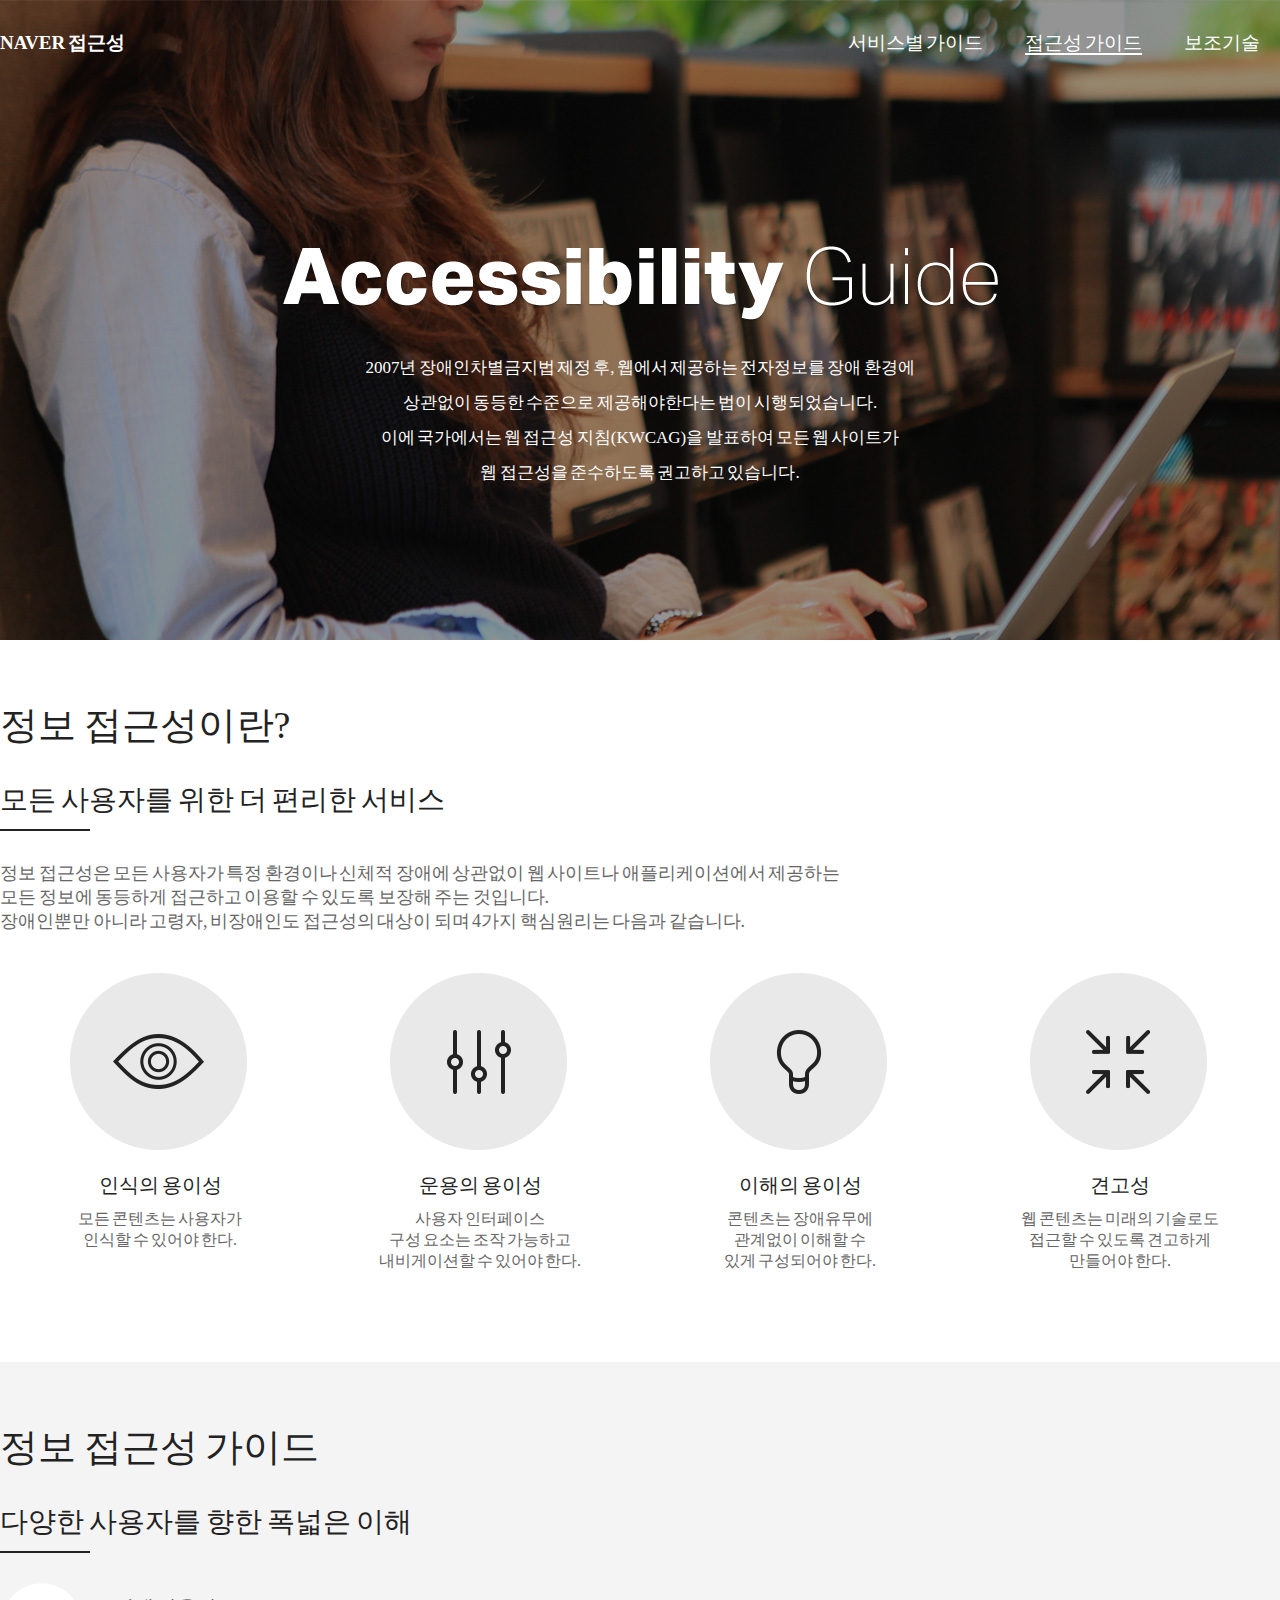
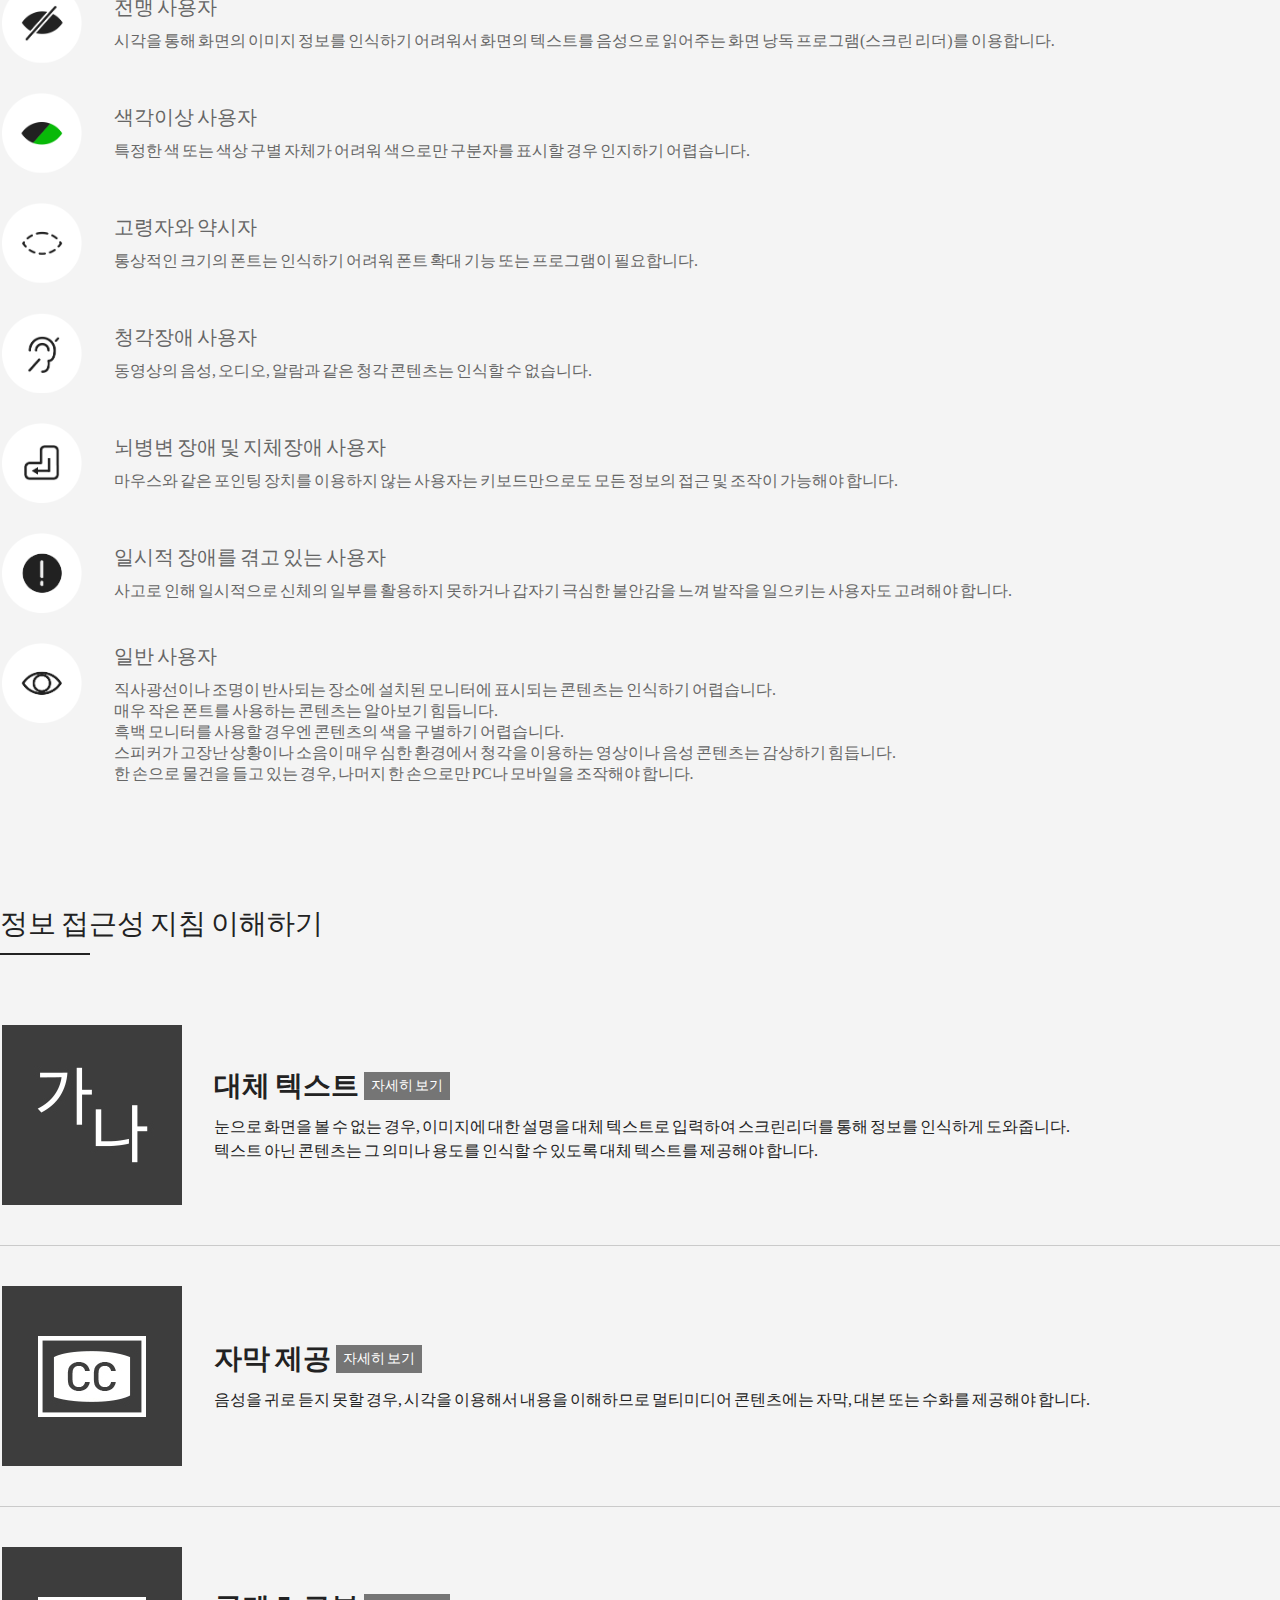
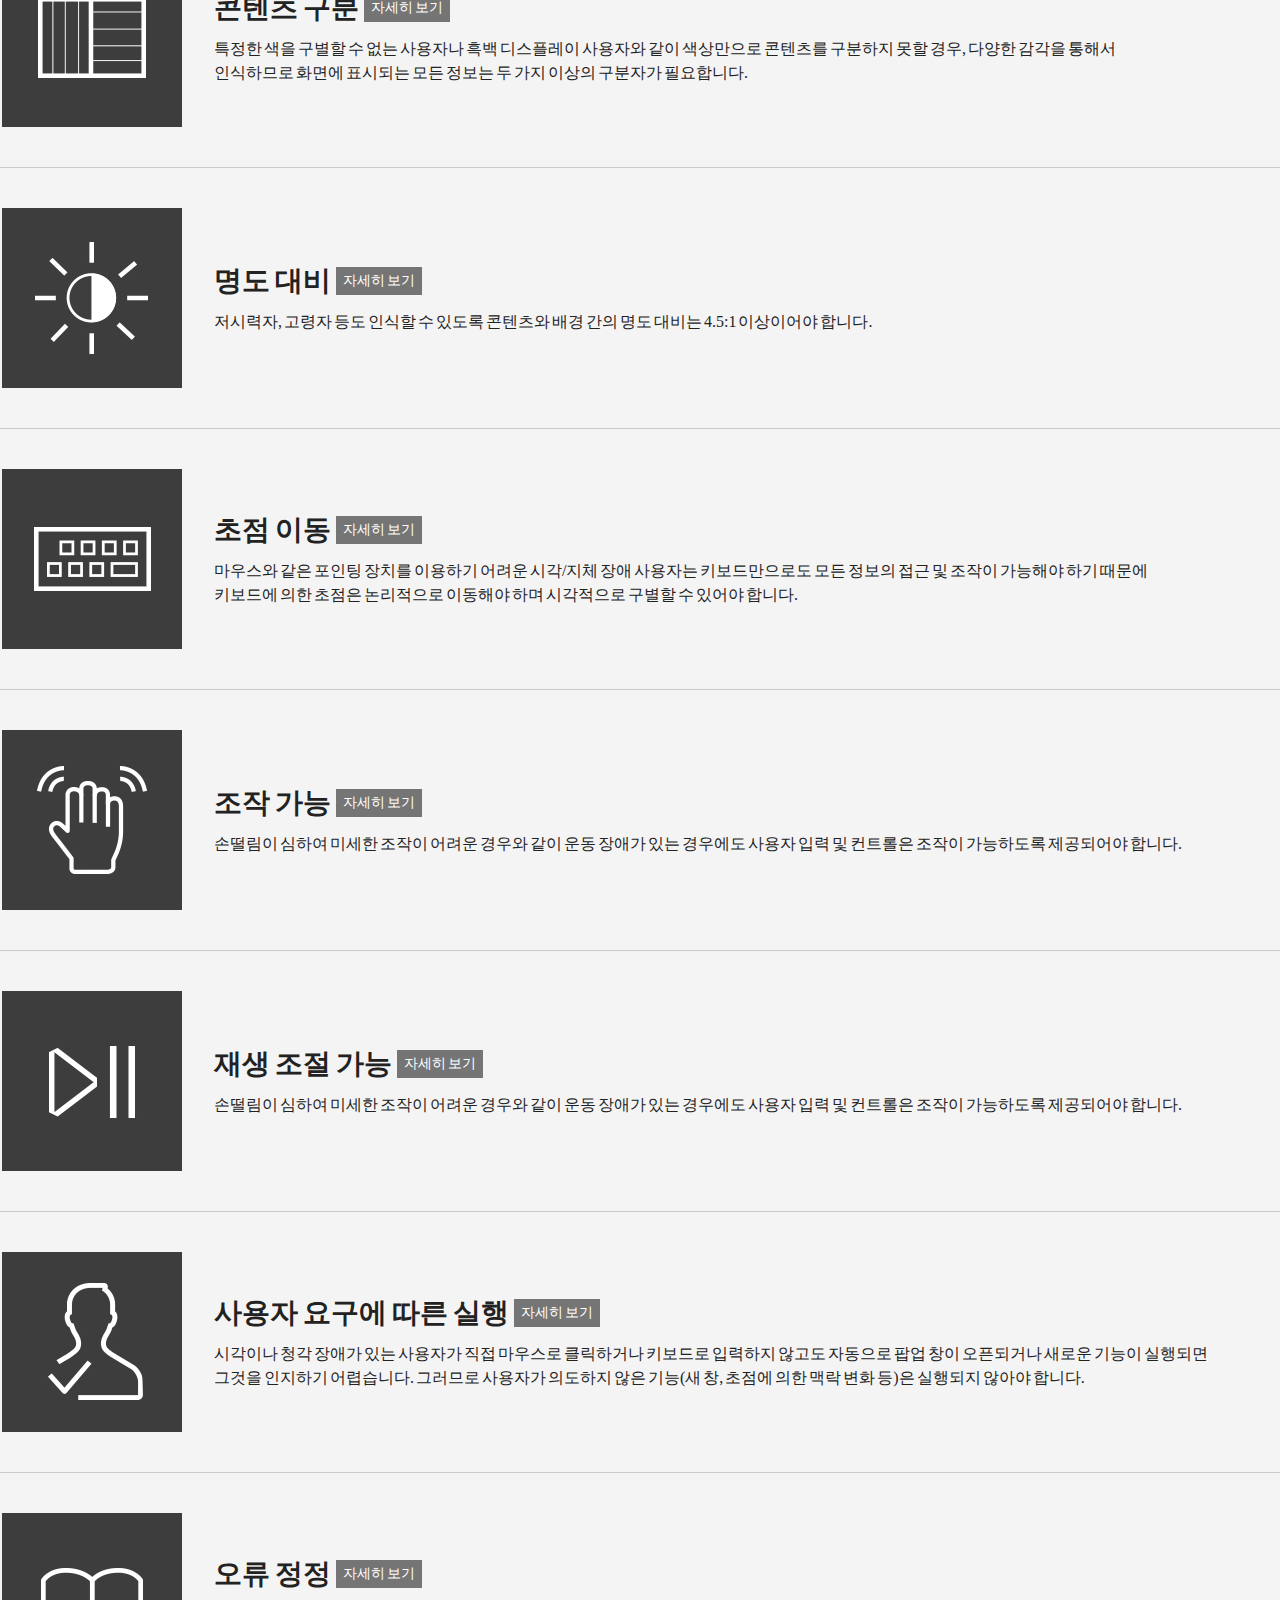
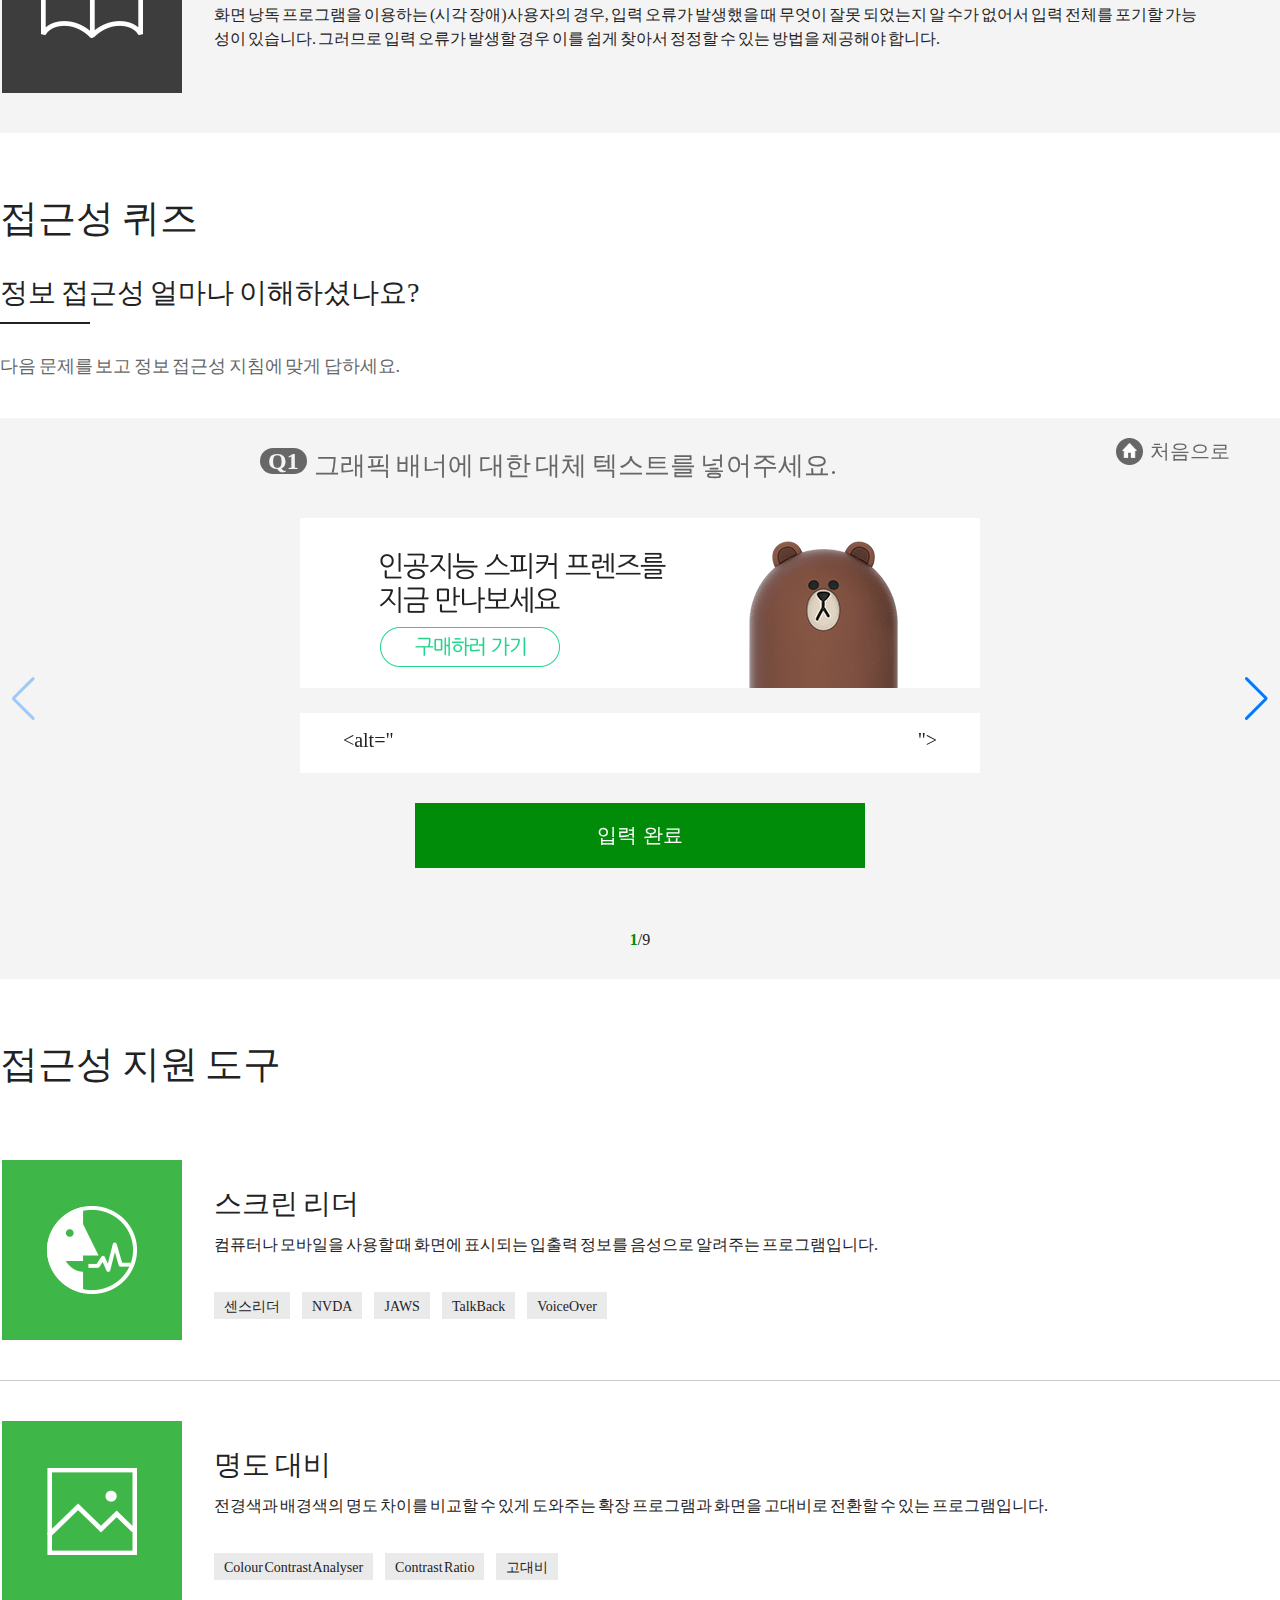
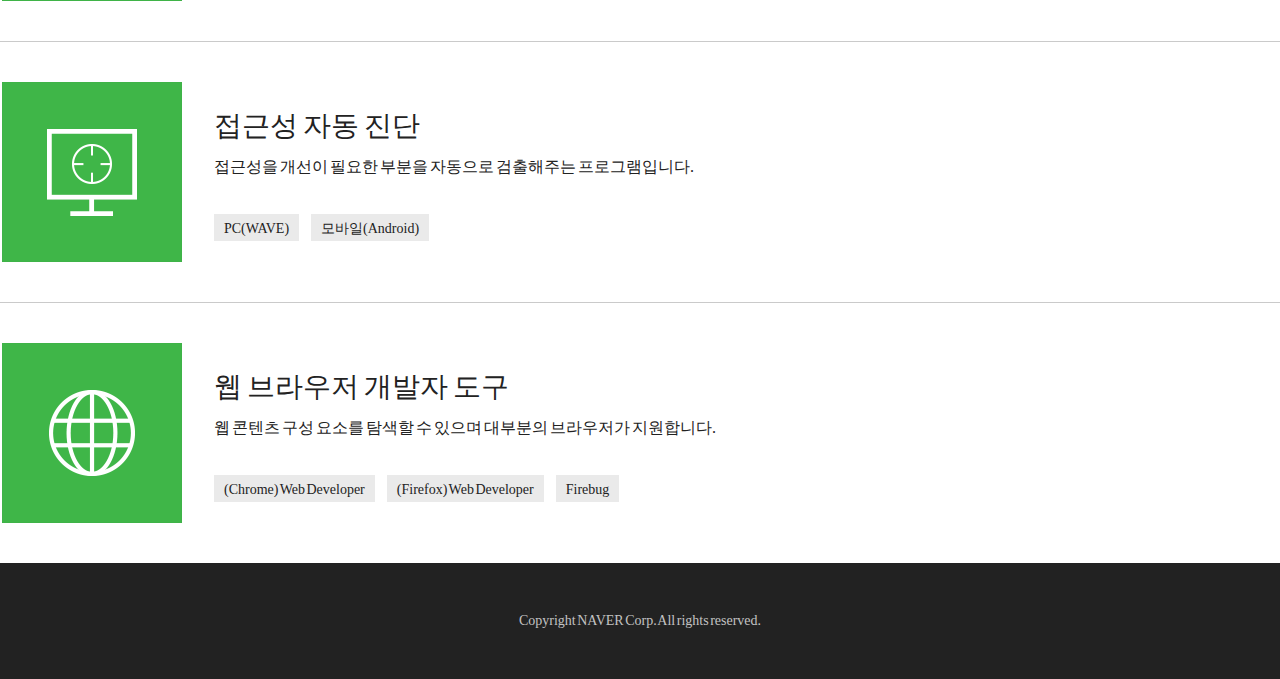
==== naverAccess/practice_accessibility.naver_accessibility.html @ d2b1941a "first commit" ====
<!DOCTYPE html>
<html lang="ko">
<head>
    <meta charset="UTF-8">
    <meta name="viewport" content="width=device-width, initial-scale=1.0">
    <meta http-equiv="X-UA-Compatible" content="ie=edge">
    <meta name="viewport" content="width=device-width, initial-scale=1.0, user-scalable=no, maximum-scale=1.0, minimum-scale=1.0">
    <title>네이버 접근성 페이지</title>
    <link rel="stylesheet" href="css/swiper-bundle.min.css">
    <link rel="stylesheet" href="css/reset.css">
    <link rel="stylesheet" href="css/header.css">
    <link rel="stylesheet" href="css/accessibility_layout.css">
    <script src="https://ajax.googleapis.com/ajax/libs/jquery/3.4.1/jquery.min.js"></script>
    <script src="js/swiper.js"></script>
    <script src="js/practice_accessibility.naver_accessibility.js"></script>
</head>
<body>
    <div class="wrap">
        <div class="header">
            <header class="container">
                <div class="nav">
                    <div class="left-side">
                        <a href="practice_accessibility.naver_main.html"><span>NAVER 접근성</span></a>
                    </div>
                    <div class="right-side">
                        <a href="practice_accessibility.naver_service.html"><span>서비스별 가이드</span></a>
                        <a href="practice_accessibility.naver_accessibility.html"><span class="on">접근성 가이드</span></a>
                        <a href="practice_accessibility.naver_assistance.html"><span>보조기술</span></a>
                    </div>                
                </div>
            </header>
        </div>

        <section class="content">
            <div class="top-visual">
                <p>2007년 장애인차별금지법 제정 후, 웹에서 제공하는 전자정보를 장애 환경에 <br>
                    상관없이 동등한 수준으로 제공해야한다는 법이 시행되었습니다. <br>
                    이에 국가에서는 웹 접근성 지침(KWCAG)을 발표하여 모든 웹 사이트가 <br>
                    웹 접근성을 준수하도록 권고하고 있습니다.</p>
            </div>
            
            <div class="accessibility1">
                <section class="container">
                    <h2>정보 접근성이란?</h2>
                    <h3>모든 사용자를 위한 더 편리한 서비스</h3>
                    <h4>정보 접근성은 모든 사용자가 특정 환경이나 신체적 장애에 상관없이 웹 사이트나 애플리케이션에서 제공하는 <br>
                        모든 정보에 동등하게 접근하고 이용할 수 있도록 보장해 주는 것입니다. <br>
                        장애인뿐만 아니라 고령자, 비장애인도 접근성의 대상이 되며 4가지 핵심원리는 다음과 같습니다.                  
                    </h4>
                    <ul class="acc-list">
                        <li class="acc_01">
                            <span></span>
                            <dl>
                                <dt>인식의 용이성</dt>
                                <dd>모든 콘텐츠는 사용자가 <br> 인식할 수 있어야 한다.</dd>
                            </dl>
                        </li>
                        <li class="acc_02">
                            <span></span>
                            <dl>
                                <dt>운용의 용이성</dt>
                                <dd>사용자 인터페이스 <br> 구성 요소는 조작 가능하고 <br> 내비게이션할 수 있어야 한다.</dd>
                            </dl>
                        </li>
                        <li class="acc_03">
                            <span></span>
                            <dl>
                                <dt>이해의 용이성</dt>
                                <dd>콘텐츠는 장애유무에 <br> 관계없이 이해할 수 <br> 있게 구성되어야 한다.</dd>
                            </dl>
                        </li>
                        <li class="acc_04">
                            <span></span>
                            <dl>
                                    <dt>견고성</dt>
                                    <dd>웹 콘텐츠는 미래의 기술로도 <br> 접근할 수 있도록 견고하게 <br> 만들어야 한다.</dd>
                            </dl>
                        </li>
                    </ul>
                </section>
            </div>

            <div class="accessibility2">
                <section class="container">
                    <h2>정보 접근성 가이드</h2>
                    <h3>다양한 사용자를 향한 폭넓은 이해</h3>
                    <ul class="acc-guide-list">
                        <li class="acc-guide_01 vertical-middle">
                            <span></span>
                            <dl>
                                <dt>전맹 사용자</dt>
                                <dd>시각을 통해 화면의 이미지 정보를 인식하기 어려워서 화면의 텍스트를 음성으로 읽어주는 화면 낭독 프로그램(스크린 리더)를 이용합니다.</dd>
                            </dl>
                        </li>
                        <li class="acc-guide_02 vertical-middle">
                            <span></span>
                            <dl>
                                <dt>색각이상 사용자</dt>
                                <dd>특정한 색 또는 색상 구별 자체가 어려워 색으로만 구분자를 표시할 경우 인지하기 어렵습니다.</dd>
                            </dl>
                        </li>
                        <li class="acc-guide_03 vertical-middle">
                            <span></span>
                            <dl>
                                <dt>고령자와 약시자</dt>
                                <dd>통상적인 크기의 폰트는 인식하기 어려워 폰트 확대 기능 또는 프로그램이 필요합니다.</dd>
                            </dl>
                        </li>
                        <li class="acc-guide_04 vertical-middle">
                            <span></span>
                            <dl>
                                <dt>청각장애 사용자</dt>
                                <dd>동영상의 음성, 오디오, 알람과 같은 청각 콘텐츠는 인식할 수 없습니다.</dd>
                            </dl>
                        </li>
                        <li class="acc-guide_05 vertical-middle">
                            <span></span>
                            <dl>
                                <dt>뇌병변 장애 및 지체장애 사용자</dt>
                                <dd>마우스와 같은 포인팅 장치를 이용하지 않는 사용자는 키보드만으로도 모든 정보의 접근 및 조작이 가능해야 합니다.</dd>
                            </dl>
                        </li>
                        <li class="acc-guide_06 vertical-middle">
                            <span></span>
                            <dl>
                                <dt>일시적 장애를 겪고 있는 사용자</dt>
                                <dd>사고로 인해 일시적으로 신체의 일부를 활용하지 못하거나 갑자기 극심한 불안감을 느껴 발작을 일으키는 사용자도 고려해야 합니다.</dd>
                            </dl>
                        </li>
                        <li class="acc-guide_07 vertical-top">
                            <span></span>
                            <dl>
                                <dt>일반 사용자</dt>
                                <dd>직사광선이나 조명이 반사되는 장소에 설치된 모니터에 표시되는 콘텐츠는 인식하기 어렵습니다. <br>
                                    매우 작은 폰트를 사용하는 콘텐츠는 알아보기 힘듭니다. <br>
                                    흑백 모니터를 사용할 경우엔 콘텐츠의 색을 구별하기 어렵습니다. <br>
                                    스피커가 고장난 상황이나 소음이 매우 심한 환경에서 청각을 이용하는 영상이나 음성 콘텐츠는 감상하기 힘듭니다. <br>
                                    한 손으로 물건을 들고 있는 경우, 나머지 한 손으로만 PC나 모바일을 조작해야 합니다.
                                </dd>
                            </dl>
                        </li>
                    </ul>
                </section>

                <section class="container">
                    <h3>정보 접근성 지침 이해하기</h3>
                    <ul class="acc-guideline-list">
                        <li class="acc-guideline_01 vertical-middle">
                            <span></span>
                            <dl>
                                <dt><a href="">대체 텍스트<span class="more">자세히 보기</span></a></dt>
                                
                                <dd>눈으로 화면을 볼 수 없는 경우, 이미지에 대한 설명을 대체 텍스트로 입력하여 스크린리더를 통해 정보를 인식하게 도와줍니다. <br>
                                    텍스트 아닌 콘텐츠는 그 의미나 용도를 인식할 수 있도록 대체 텍스트를 제공해야 합니다.
                                </dd>
                            </dl>
                        </li>
                        <li class="acc-guideline_02 vertical-middle">
                            <span></span>
                            <dl>
                                <dt><a href="">자막 제공<span class="more">자세히 보기</span></a></dt>
                                <dd>음성을 귀로 듣지 못할 경우, 시각을 이용해서 내용을 이해하므로 멀티미디어 콘텐츠에는 자막, 대본 또는 수화를 제공해야 합니다.</dd>
                            </dl>
                        </li>
                        <li class="acc-guideline_03 vertical-middle">
                            <span></span>
                            <dl>
                                <dt><a href="">콘텐츠 구분<span class="more">자세히 보기</span></a></dt>
                                <dd>특정한 색을 구별할 수 없는 사용자나 흑백 디스플레이 사용자와 같이 색상만으로 콘텐츠를 구분하지 못할 경우, 다양한 감각을 통해서 <br>
                                    인식하므로 화면에 표시되는 모든 정보는 두 가지 이상의 구분자가 필요합니다.
                                </dd>
                            </dl>
                        </li>
                        <li class="acc-guideline_04 vertical-middle">
                            <span></span>
                            <dl>
                                <dt><a href="">명도 대비<span class="more">자세히 보기</span></a></dt>
                                <dd>저시력자, 고령자 등도 인식할 수 있도록 콘텐츠와 배경 간의 명도 대비는 4.5:1 이상이어야 합니다.</dd>
                            </dl>
                        </li>
                        <li class="acc-guideline_05 vertical-middle">
                            <span></span>
                            <dl>
                                <dt><a href="">초점 이동<span class="more">자세히 보기</span></a></dt>
                                <dd>마우스와 같은 포인팅 장치를 이용하기 어려운 시각/지체 장애 사용자는 키보드만으로도 모든 정보의 접근 및 조작이 가능해야 하기 때문에 <br>
                                    키보드에 의한 초점은 논리적으로 이동해야 하며 시각적으로 구별할 수 있어야 합니다.
                                </dd>
                            </dl>
                        </li>
                        <li class="acc-guideline_06 vertical-middle">
                            <span></span>
                            <dl>
                                <dt><a href="">조작 가능<span class="more">자세히 보기</span></a></dt>
                                <dd>손떨림이 심하여 미세한 조작이 어려운 경우와 같이 운동 장애가 있는 경우에도 사용자 입력 및 컨트롤은 조작이 가능하도록 제공되어야 합니다.
                                </dd>
                            </dl>
                        </li>
                        <li class="acc-guideline_07 vertical-middle">
                            <span></span>
                            <dl>
                                <dt><a href="">재생 조절 가능<span class="more">자세히 보기</span></a></dt>
                                <dd>손떨림이 심하여 미세한 조작이 어려운 경우와 같이 운동 장애가 있는 경우에도 사용자 입력 및 컨트롤은 조작이 가능하도록 제공되어야 합니다.

                                </dd>
                            </dl>
                        </li>
                        <li class="acc-guideline_08 vertical-middle">
                            <span></span>
                            <dl>
                                <dt><a href="">사용자 요구에 따른 실행<span class="more">자세히 보기</span></a></dt>
                                <dd>시각이나 청각 장애가 있는 사용자가 직접 마우스로 클릭하거나 키보드로 입력하지 않고도 자동으로 팝업 창이 오픈되거나 새로운 기능이 실행되면 <br>
                                    그것을 인지하기 어렵습니다. 그러므로 사용자가 의도하지 않은 기능(새 창, 초점에 의한 맥락 변화 등)은 실행되지 않아야 합니다.
                                </dd>
                            </dl>
                        </li>
                        <li class="acc-guideline_09 vertical-middle">
                            <span></span>
                            <dl>
                                <dt><a href="">오류 정정<span class="more">자세히 보기</span></a></dt>
                                <dd>화면 낭독 프로그램을 이용하는 (시각 장애)사용자의 경우, 입력 오류가 발생했을 때 무엇이 잘못 되었는지 알 수가 없어서 입력 전체를 포기할 가능 <br>
                                    성이 있습니다. 그러므로 입력 오류가 발생할 경우 이를 쉽게 찾아서 정정할 수 있는 방법을 제공해야 합니다.
                                </dd>
                            </dl>
                        </li>
                        
                    </ul>
                </section>
            </div>

            <div class="accessibility3">
                    <section class="container">
                        <h2>접근성 퀴즈</h2>
                        <h3>정보 접근성 얼마나 이해하셨나요?</h3>
                        <h4>다음 문제를 보고 정보 접근성 지침에 맞게 답하세요.</h4>
                        <div class="quiz_pan_wrap swiper-container">
                            <span class="first-btn vertical-middle"><a href="javascript:;">처음으로</a></span>
                            <ul class="quiz_pan swiper-wrapper">
                                <!-- 문제1 -->
                                <li data-page="1" class="q1 swiper-slide">
                                    <div class="q-top">
                                        <span class="num">Q1</span>
                                        <span class="question">그래픽 배너에 대한 대체 텍스트를 넣어주세요.</span>
                                    </div>
                                    <div class="q-middle">
                                        <div class="middle1">
                                            <span></span>
                                        </div>
                                        <div class="middle2">
                                            <span>&#60;alt="</span>
                                            <input type="text">
                                            <span>"&#62;</span>
                                        </div>
                                    </div>
                                    <div class="q-bottom">
                                        <button class="btn-input" type="button">입력 완료</button>
                                    </div>
                                </li>
                                <!-- 답1 -->
                                <li data-page="1" class="a1 swiper-slide">
                                    <div class="a-top">
                                        <span class="num">Q1</span>
                                        <span class="question">그래픽 배너에 대한 대체 텍스트를 넣어주세요.</span>
                                    </div>
                                    <div class="a-middle">
                                        <div class="middle1">
                                            <span></span>
                                        </div>
                                        <div class="middle2">
                                            <span class="answer">&#60;alt="  "&#62;</span>
                                        </div>
                                    </div>
                                    <div class="a-bottom">
                                        <p>정답은 &#60;<strong class="txt-yellow">alt="인공지능 스피커 프렌즈를 지금 만나보세요 구매하러 가기"</strong>&#62; 입니다.</p>
                                    </div>
                                </li>
                                <!-- 문제2 -->
                                <li data-page="2" class="q2  swiper-slide">
                                    <div class="q-top">
                                        <span class="num">Q2</span>
                                        <span class="question">동영상과 같은 음성 콘텐츠를 잘 듣지 못하는 <br>
                                            청각장애 사용자를 위한 대체 수단이 아닌것은?</span>
                                    </div>
                                    <div class="q-middle">
                                        <ul class="ex">
                                            <li class="vertical-middle">
                                                <label for="q2_1">
                                                    <input type="radio" name="q2" id="q2_1">
                                                    <p>자막</p>
                                                </label>
                                            </li>
                                            <li class="vertical-middle">
                                                <label for="q2_2">
                                                    <input type="radio" name="q2" id="q2_2">
                                                    <p>수화</p>
                                                </label>
                                            </li>
                                            <li class="correct vertical-middle">
                                                <label for="q2_3">
                                                    <input type="radio" name="q2" id="q2_3">
                                                    <p>화면 낭독기</p>
                                                </label>
                                            </li>
                                            <li class="vertical-middle">
                                                <label for="q2_4">
                                                    <input type="radio" name="q2" id="q2_4">
                                                    <p>대본</p>
                                                </label>
                                            </li>
                                        </ul>
                                    </div>
                                    <div class="q-bottom">
                                        <button type="button">선택 완료</button>
                                    </div>
                                </li>
                                <!-- 답2 -->
                                <li data-page="2" class="a2  swiper-slide">
                                    <div class="a-top">
                                        <span class="num">Q2</span>
                                        <span class="question">동영상과 같은 음성 콘텐츠를 잘 듣지 못하는 <br>
                                            청각장애 사용자를 위한 대체 수단이 아닌것은?</span>
                                    </div>
                                    <div class="a-middle">
                                        <ul class="ex">
                                            <li class="vertical-middle">
                                                <label for="a2_1">
                                                    <input type="radio" name="a2" id="a2_1" disabled>
                                                    <p>자막</p>
                                                </label>
                                            </li>
                                            <li class="vertical-middle">
                                                <label for="a2_2">
                                                    <input type="radio" name="a2" id="a2_2" disabled>
                                                    <p>수화</p>
                                                </label>
                                            </li>
                                            <li class="vertical-middle">
                                                <label for="a2_3">
                                                    <input type="radio" name="a2" id="a2_3" disabled checked>
                                                    <p>화면 낭독기</p>
                                                </label>
                                            </li>
                                            <li class="vertical-middle">
                                                <label for="a2_4">
                                                    <input type="radio" name="a2" id="a2_4" disabled>
                                                    <p>대본</p>
                                                </label>
                                            </li>
                                        </ul>
                                    </div>
                                    <div class="a-bottom">
                                        <p><strong class="txt-yellow">3번 화면 낭독기</strong>는 시각장애 사용자를 위한 대체 수단입니다.</p>
                                    </div>
                                </li>
                                <!-- 문제3 -->
                                <li data-page="3" class="q3  swiper-slide">
                                    <div class="q-top">
                                        <span class="num">Q3</span>
                                        <span class="question">다음은 색맹 사용자의 시각으로 본 회원가입 페이지 입니다. <br>
                                            개선이 필요한 부분을 선택하세요.</span>
                                    </div>
                                    <div class="q-middle">
                                        <ul class="ex">
                                            <li>
                                                <span class="txt">이름</span>
                                                <label class="box">실명 입력</label>
                                            </li>
                                            <li class="vertical-middle">
                                                <label for="q3_1">
                                                    <input type="radio" name="q3" id="q3_1">
                                                    <p class="txt">* 아이디</p>
                                                </label>
                                                <label for="q3_1" class="box">띄어쓰기 없는 영문, 숫자로만 6-20자</label>
                                            </li>
                                            <li class="vertical-middle">
                                                <label for="q3_2">
                                                    <input type="radio" name="q3" id="q3_2">    
                                                    <p class="txt">* 비밀번호</p>
                                                </label>
                                                <label for="q3_2" class="box">영문, 숫자, 특수문자 조합 8~12자</label>
                                            </li>
                                            <li class="vertical-middle">
                                                <label for="q3_3">
                                                    <input type="radio" name="q3" id="q3_3">
                                                    <p class="txt"></p>
                                                </label>
                                                <label for="q3_3" class="box">* 빨간 글씨는 필수 입력 항목입니다.</label>
                                            </li>
                                            <li class="vertical-middle">
                                                <label for="q3_4">
                                                    <input type="radio" name="q3" id="q3_4">    
                                                    <p class="txt">* 어린이 회원</p>
                                                </label>
                                                <label for="q3_4" class="box">14세 미만 (보호자 동의 후 가입 가능합니다.)</label>
                                            </li>
                                        </ul>
                                    </div>
                                    <div class="q-bottom">
                                        <button type="button">선택 완료</button>
                                    </div>
                                </li>
                                <!-- 답3 -->
                                <li data-page="3" class="a3  swiper-slide">
                                    <div class="a-top">
                                        <span class="num">Q3</span>
                                        <span class="question">다음은 색맹 사용자의 시각으로 본 회원가입 페이지 입니다. <br>
                                            개선이 필요한 부분을 선택하세요.</span>
                                    </div>
                                    <div class="a-middle">
                                        <ul class="ex">
                                            <li>
                                                    <span class="txt">이름</span>
                                                    <label class="box">실명 입력</label>
                                                </li>
                                                <li class="vertical-middle">
                                                    <label for="a3_1">
                                                        <input type="radio" name="a3" id="a3_1" disabled>
                                                        <p class="txt">* 아이디</p>
                                                    </label>
                                                    <label for="a3_1" class="box">띄어쓰기 없는 영문, 숫자로만 6-20자</label>
                                                </li>
                                                <li class="vertical-middle">
                                                    <label for="a3_2">
                                                        <input type="radio" name="a3" id="a3_2" disabled>    
                                                        <p class="txt">* 비밀번호</p>
                                                    </label>
                                                    <label for="a3_2" class="box">영문, 숫자, 특수문자 조합 8~12자</label>
                                                </li>
                                                <li class="vertical-middle">
                                                    <label for="a3_3">
                                                        <input type="radio" name="a3" id="a3_3" disabled checked>
                                                        <p class="txt"></p>
                                                    </label>
                                                    <label for="a3_3" class="box">* 빨간 글씨는 필수 입력 항목입니다.</label>
                                                </li>
                                                <li class="vertical-middle">
                                                    <label for="a3_4">
                                                        <input type="radio" name="a3" id="a3_4" disabled>    
                                                        <p class="txt">* 어린이 회원</p>
                                                    </label>
                                                    <label for="a3_4" class="box">14세 미만 (보호자 동의 후 가입 가능합니다.)</label>
                                                </li>
                                        </ul>
                                    </div>
                                    <div class="a-bottom">
                                        <p>색을 구분하기 어려운 사용자는 색상으로만 안내하는 지시사항을 이해하기 어렵습니다. <br>
                                        <strong class="txt-yellow">'*표시된 아이디와 비밀번호는 필수 입력 항목입니다.'</strong>와 같이 항목을 명확히 안내해야 합니다.</p>
                                    </div>
                                </li>
                                <!-- 문제4 -->
                                <li data-page="4" class="q4  swiper-slide">
                                    <div class="q-top">
                                        <span class="num">Q4</span>
                                        <span class="question">정보 접근성 지침 중 텍스트 콘텐츠의 명도 대비 기준에 <br>
                                                해당하지 않는 것은?</span>
                                        
                                    </div>
                                    <div class="q-middle">
                                        <ul class="ex">
                                            <li class="vertical-middle">
                                                <label for="q4_1">
                                                    <input type="radio" name="q4" id="q4_1">
                                                    <p>1. 텍스트 콘텐츠와 배경 간의 명도 대비는 4.5대 1 이상이어야 한다.</p>
                                                </label>
                                            </li>
                                            <li class="vertical-middle">
                                                <label for="q4_2">
                                                    <input type="radio" name="q4" id="q4_2">
                                                    <p>2. 화면 확대가 가능하도록 구현한 텍스트의 명도대비는 3:1을 만족해야 한다.</p>
                                                </label>
                                            </li>
                                            <li class="vertical-middle">
                                                <label for="q4_3">
                                                    <input type="radio" name="q4" id="q4_3">
                                                    <p>3. 본문 콘텐츠에 단순히 장식 목적으로 사용한 텍스트는 이 항목의 적용을 받지 않는다.</p>
                                                </label>
                                            </li>
                                            <li class="vertical-middle">
                                                <label for="q4_4">
                                                    <input type="radio" name="q4" id="q4_4">
                                                    <p>4. 광고성 배너의 텍스트는 명도 대비와 상관없이 눈에 잘 띄기만 하면 된다.</p>
                                                </label>
                                            </li>
                                        </ul>
                                    </div>
                                    <div class="q-bottom">
                                        <button type="button">선택 완료</button>
                                    </div>
                                </li>
                                <!-- 답4 -->
                                <li data-page="4" class="a4  swiper-slide">
                                    <div class="a-top">
                                        <span class="num">Q4</span>
                                        <span class="question">다음은 색맹 사용자의 시각으로 본 회원가입 페이지 입니다. <br>
                                            개선이 필요한 부분을 선택하세요.</span>
                                        
                                    </div>
                                    <div class="a-middle">
                                        <ul class="ex">
                                            <li class="vertical-middle">
                                                <label for="a4_1">
                                                    <input type="radio" name="a4" id="a4_1" disabled>
                                                    <p>1. 텍스트 콘텐츠와 배경 간의 명도 대비는 4.5대 1 이상이어야 한다.</p>
                                                </label>
                                            </li>
                                            <li class="vertical-middle">
                                                <label for="a4_2">
                                                    <input type="radio" name="a4" id="a4_2" disabled>
                                                    <p>2. 화면 확대가 가능하도록 구현한 텍스트의 명도대비는 3:1을 만족해야 한다.</p>
                                                </label>
                                            </li>
                                            <li class="vertical-middle">
                                                <label for="a4_3">
                                                    <input type="radio" name="a4" id="a4_3" disabled>
                                                    <p>3. 본문 콘텐츠에 단순히 장식 목적으로 사용한 텍스트는 이 항목의 적용을 받지 않는다.</p>
                                                </label>
                                            </li>
                                            <li class="vertical-middle">
                                                <label for="a4_4">
                                                    <input type="radio" name="a4" id="a4_4" disabled checked>
                                                    <p>4. 광고성 배너의 텍스트는 명도 대비와 상관없이 눈에 잘 띄기만 하면 된다.</p>
                                                </label>
                                            </li>
                                        </ul>
                                    </div>
                                    <div class="a-bottom">
                                        <p>텍스트 및 이미지 텍스트와 배경간의 <strong class="txt-yellow">명도 대비는 4.5:1 이상</strong>이어야 한다.</p>
                                    </div>
                                </li>
                                <!-- 문제5 -->
                                <li data-page="5" class="q5  swiper-slide">
                                    <div class="q-top">
                                        <span class="num">Q5</span>
                                        <span class="question">바른 초점의 이동 방향을 표시된 숫자로 써주세요.</span>
                                    </div>
                                    <div class="q-middle">
                                        <ul class="ex">
                                            <span class="img-box"></span>
                                            <li>
                                                <label for="">
                                                    <input type="text" size="1" maxlength="1">
                                                    <span>&#62;</span>
                                                    <input type="text" size="1" maxlength="1">
                                                    <span>&#62;</span>
                                                    <input type="text" size="1" maxlength="1">
                                                    <span>&#62;</span>
                                                    <input type="text" size="1" maxlength="1">
                                                    <span>&#62;</span>
                                                    <input type="text" size="1" maxlength="1">
                                                </label>
                                            </li>
                                        </ul>
                                    </div>
                                    <div class="q-bottom">
                                        <button type="button">선택 완료</button>
                                    </div>
                                </li>
                                <!-- 답5 -->
                                <li data-page="5" class="a5  swiper-slide">
                                    <div class="a-top">
                                        <span class="num">Q5</span>
                                        <span class="question">바른 초점의 이동 방향을 표시된 숫자로 써주세요.</span>
                                    </div>
                                    <div class="a-middle">
                                        <ul class="ex">
                                            <span class="img-box"></span>
                                            <li>
                                                <label for="">
                                                    <input type="text" size="1" maxlength="1" value="5" readonly>
                                                    <span>&#62;</span>
                                                    <input type="text" size="1" maxlength="1" value="4" readonly>
                                                    <span>&#62;</span>
                                                    <input type="text" size="1" maxlength="1" value="3" readonly>
                                                    <span>&#62;</span>
                                                    <input type="text" size="1" maxlength="1" value="1" readonly>
                                                    <span>&#62;</span>
                                                    <input type="text" size="1" maxlength="1" value="2" readonly>
                                                </label>
                                            </li>
                                        </ul>
                                    </div>
                                    <div class="a-bottom">
                                        <p>초점은 <strong class="txt-yellow">5 - 4 - 3 - 1 - 2</strong> 순으로 이동해야 합니다.</p>
                                    </div>
                                </li>
                                <!-- 문제6 -->
                                <li data-page="6" class="q6  swiper-slide">
                                    <div class="q-top">
                                        <span class="num">Q6</span>
                                        <span class="question">다음 크기나 간격으로 인해 모바일 사용자에게 불편을 <br>
                                                줄 수 있는 컨트롤은?</span>
                                    </div>
                                    <div class="q-middle">
                                        <ul class="ex">
                                            <span class="img-box"></span>
                                            <li class="vertical-middle">
                                                <label for="q6_1">
                                                    <input type="radio" name="q6" id="q6_1">
                                                    <p>1</p>
                                                </input>
                                            </li>
                                            <li class="vertical-middle">
                                                <label for="q6_2">
                                                    <input type="radio" name="q6" id="q6_2">
                                                    <p>2</p>
                                                </input>
                                            </li>
                                            <li class="vertical-middle">
                                                <label for="q6_3">
                                                    <input type="radio" name="q6" id="q6_3">
                                                    <p>3</p>
                                                </input>
                                            </li>
                                            <li class="vertical-middle">
                                                <label for="q6_4">
                                                    <input type="radio" name="q6" id="q6_4">
                                                    <p>4</p>
                                                </input>
                                            </li>
                                        </ul>
                                    </div>
                                    <div class="q-bottom">
                                        <button type="button">선택 완료</button>
                                    </div>
                                </li>
                                <!-- 답6 -->
                                <li data-page="6" class="a6  swiper-slide">
                                    <div class="a-top">
                                        <span class="num">Q6</span>
                                        <span class="question">다음 크기나 간격으로 인해 모바일 사용자에게 불편을 <br>
                                            줄 수 있는 컨트롤은?</span>
                                        
                                    </div>
                                    <div class="a-middle">
                                        <ul class="ex">
                                            <span class="img-box"></span>
                                            <li class="vertical-middle">
                                                <label for="a6_1">
                                                    <input type="radio" name="a6" id="a6_1" disabled>
                                                    <p>1</p>
                                                </input>
                                            </li>
                                            <li class="vertical-middle">
                                                <label for="a6_2">
                                                    <input type="radio" name="a6" id="a6_2" disabled checked>
                                                    <p>2</p>
                                                </input>
                                            </li>
                                            <li class="vertical-middle">
                                                <label for="a6_3">
                                                    <input type="radio" name="a6" id="a6_3" disabled>
                                                    <p>3</p>
                                                </input>
                                            </li>
                                            <li class="vertical-middle">
                                                <label for="a6_4">
                                                    <input type="radio" name="a6" id="a6_4" disabled>
                                                    <p>4</p>
                                                </input>
                                            </li>
                                        </ul>
                                    </div>
                                    <div class="a-bottom">
                                        <p><strong class="txt-yellow">버튼의 중심 간 간격은 9mm이상으로 제공</strong>하는 것이 좋습니다.</p>
                                    </div>
                                </li>
                                <!-- 문제7 -->
                                <li data-page="7" class="q7  swiper-slide">
                                    <div class="q-top">
                                        <span class="num">Q7</span>
                                        <span class="question">다음은 자동으로 변하는 배너가 있는 페이지입니다. <br>
                                                여기에 꼭 필요한 컨트롤은 무엇일까요?</span>
                                        
                                    </div>
                                    <div class="q-middle">
                                        <ul class="ex">
                                            <span class="img-box"></span>
                                            <li class="vertical-middle">
                                                <label for="q7_1">
                                                    <input type="radio" name="q7" id="q7_1">
                                                    <p>1.본문 바로 가기 버튼</p>
                                                </label>
                                            </li>
                                            <li class="vertical-middle">
                                                <label for="q7_2">
                                                    <input type="radio" name="q7" id="q7_2">
                                                    <p>2.화면 밝기 조절 버튼</p>
                                                </label>
                                            </li>
                                            <li class="vertical-middle">
                                                <label for="q7_3">
                                                    <input type="radio" name="q7" id="q7_3">
                                                    <p>3.음량 조절 버튼</p>
                                                </label>
                                            </li>
                                            <li class="vertical-middle">
                                                <label for="q7_4">
                                                    <input type="radio" name="q7" id="q7_4">
                                                    <p>4.정지/재생 버튼</p>
                                                </label>
                                            </li>    
                                        </ul>
                                    </div>
                                    <div class="q-bottom">
                                        <button type="button">선택 완료</button>
                                    </div>
                                </li>
                                <!-- 답7 -->
                                <li data-page="7" class="a7  swiper-slide">
                                    <div class="a-top">
                                        <span class="num">Q7</span>
                                        <span class="question">다음은 자동으로 변하는 배너가 있는 페이지입니다. <br>
                                            여기에 꼭 필요한 컨트롤은 무엇일까요?</span>
                                        
                                    </div>
                                    <div class="a-middle">
                                        <ul class="ex">
                                            <span class="img-box"></span>
                                            <li class="vertical-middle">
                                                <label for="a7_1">
                                                    <input type="radio" name="a7" id="a7_1" disabled>
                                                    <p>1.본문 바로 가기 버튼</p>
                                                </label>
                                            </li>
                                            <li class="vertical-middle">
                                                <label for="a7_2">
                                                    <input type="radio" name="a7" id="a7_2" disabled>
                                                    <p>2.화면 밝기 조절 버튼</p>
                                                </label>
                                            </li>
                                            <li class="vertical-middle">
                                                <label for="a7_3">
                                                    <input type="radio" name="a7" id="a7_3" disabled>
                                                    <p>3.음량 조절 버튼</p>
                                                </label>
                                            </li>
                                            <li class="vertical-middle">
                                                <label for="a7_4">
                                                    <input type="radio" name="a7" id="a7_4" disabled checked>
                                                    <p>4.정지/재생 버튼</p>
                                                </label>
                                            </li>
                                        </ul>
                                    </div>
                                    <div class="a-bottom">
                                        <strong class="txt-yellow">변화하는 콘텐츠는 일시정지시키고, 일시 정지 된 곳부터 다시 시작할 수 있어야 합니다.</strong>
                                    </div>
                                </li>
                                <!-- 문제8 -->
                                <li data-page="8" class="q8  swiper-slide">
                                    <div class="q-top">
                                        <span class="num">Q8</span>
                                        <span class="question">사용자가 의도하지 않은 기능이 자동으로 실행되어 <br>
                                                혼란을 주는 경우를 선택하세요.</span>
                                    </div>
                                    <div class="q-middle">
                                        <ul class="ex">
                                            <li class="vertical-middle">
                                                <label for="q8_1">
                                                    <input type="radio" name="q8" id="q8_1">
                                                    <p>1. 선택 상자에서는 항목을 선택 후 [확인]버튼을 눌러야 다음 페이지로 이동할 수 있게 한다.</p>
                                                </label>
                                            </li>
                                            <li class="vertical-middle">
                                                <label for="q8_2">
                                                    <input type="radio" name="q8" id="q8_2">
                                                    <p>2. 전화 번호 입력과 같은 텍스트 입력 서식은 마지막 필드 입력 후에 자동으로 제출되게 한다.</p>
                                                </label>
                                            </li>
                                            <li class="vertical-middle">
                                                <label for="q8_3">
                                                    <input type="radio" name="q8" id="q8_3">
                                                    <p>3. 쿠폰 번호 입력과 같은 텍스트 입력 서식은 모든 필드를 입력 후에 [제출] 버튼을 눌러야 최종 제출이 되게 한다.</p>
                                                </label>
                                            </li>
                                            <li class="vertical-middle">
                                                <label for="q8_4">
                                                    <input type="radio" name="q8" id="q8_4">
                                                    <p>4. 긴급 메세지는 자동으로 열리는 팝업 창 대신 페이지 내에 눈에 잘 띄는 곳에 배치하여 알린다.</p>
                                                </label>
                                            </li>                                     
                                        </ul>
                                    </div>
                                    <div class="q-bottom">
                                        <button type="button">선택 완료</button>
                                    </div>
                                </li>
                                <!-- 답8 -->
                                <li data-page="8" class="a8  swiper-slide">
                                    <div class="a-top">
                                        <span class="num">Q8</span>
                                        <span class="question">다음은 자동으로 변하는 배너가 있는 페이지입니다. <br>
                                            여기에 꼭 필요한 컨트롤은 무엇일까요?</span>
                                    </div>
                                    <div class="a-middle">
                                        <ul class="ex">
                                            <li class="vertical-middle">
                                                <label for="">
                                                    <input type="radio" name="a8" id="a8_1" disabled>
                                                    <p>1. 선택 상자에서는 항목을 선택 후 [확인]버튼을 눌러야 다음 페이지로 이동할 수 있게 한다.</p>
                                                </label>
                                            </li>
                                            <li class="vertical-middle">
                                                <label for="">
                                                    <input type="radio" name="a8" id="a8_2" disabled checked>
                                                    <p>2. 전화 번호 입력과 같은 텍스트 입력 서식은 마지막 필드 입력 후에 자동으로 제출되게 한다.</p>
                                                </label>
                                            </li>
                                            <li class="vertical-middle">
                                                <label for="">
                                                    <input type="radio" name="a8" id="a8_3" disabled>
                                                    <p>3. 쿠폰 번호 입력과 같은 텍스트 입력 서식은 모든 필드를 입력 후에 [제출] 버튼을 눌러야 최종 제출이 되게 한다.</p>
                                                </label>
                                            </li>
                                            <li class="vertical-middle">
                                                <label for="">
                                                    <input type="radio" name="a8" id="a8_4" disabled>
                                                    <p>4. 긴급 메세지는 자동으로 열리는 팝업 창 대신 페이지 내에 눈에 잘 띄는 곳에 배치하여 알린다.</p>
                                                </label>
                                            </li> 
                                        </ul>
                                    </div>
                                    <div class="a-bottom">
                                        <p>마지막 입력값을 넣은 후 자동으로 제출되는 경우에는 입력 오류를
                                                수정하기 어려우므로 <strong class="txt-yellow">별도 버튼은 제공해 주는 것이 좋습니다.</strong></p>
                                    </div>
                                </li>
                                <!-- 문제9 -->
                                <li data-page="9" class="q9  swiper-slide">
                                    <div class="q-top">
                                        <span class="num">Q9</span>
                                        <span class="question">다음은 회원가입 페이지에서 사용자가 이름을 잘못 입력했을 경우 <br>
                                                나타나는 오류 메세지입니다. 가장 적절한 메세지를 고르세요.</span>
                                    </div>
                                    <div class="q-middle">
                                        <ul class="ex">
                                            <span class="img-box"></span>
                                            <li>
                                                <label for="q9_1">
                                                    <input type="radio" name="q9" id="q9_1">
                                                    <p class="choice-header">1. 입력 오류 메세지</p>                                                    
                                                </label>
                                                <label for="q9_1" class="choice-body">잘못 입력했습니다. <br>다시 입력하시고 [가입하기]버튼을 <br>눌러주세요.</label>
                                            </li>
                                            <li>
                                                <label for="q9_2">
                                                    <input type="radio" name="q9" id="q9_2">
                                                    <p class="choice-header">2. 입력 오류 메세지</p>
                                                </label>
                                                <label for="q9_2" class="choice-body">'이름'을 다시 입력해주세요. <br/>띄어쓰기 없이 한글 또는 영문으로 <br/>입력해주세요.</label>
                                            </li>                                    
                                        </ul>
                                    </div>
                                    <div class="q-bottom">
                                        <button type="button">선택 완료</button>
                                    </div>
                                </li>
                                <!-- 답9 -->
                                <li data-page="9" class="a9  swiper-slide">
                                    <div class="a-top">
                                        <span class="num">Q9</span>
                                        <span class="question">다음은 회원가입 페이지에서 사용자가 이름을 잘못 입력했을 경우 <br>
                                            나타나는 오류 메세지입니다. 가장 적절한 메세지를 고르세요.</span>
                                    </div>
                                    <div class="a-middle">
                                        <ul class="ex">
                                            <span class="img-box"></span>
                                            <li >
                                                <label for="a9_1">
                                                    <input type="radio" name="a9" id="a9_1" disabled>
                                                    <p class="choice-header">1. 입력 오류 메세지</p>
                                                </label>
                                                <label for="a9_1" class="choice-body">잘못 입력했습니다. <br>다시 입력하시고 [가입하기]버튼을 <br>눌러주세요.</label>
                                            </li>
                                            <li>
                                                <label for="a9_2">
                                                    <input type="radio" name="a9" id="a9_2" disabled checked>
                                                    <p class="choice-header">2. 입력 오류 메세지</p>
                                                </label>
                                                <label for="a9_2" class="choice-body">'이름'을 다시 입력해주세요. <br/>띄어쓰기 없이 한글 또는 영문으로 <br/>입력해주세요.</label>
                                            </li>                                                  
                                        </ul>
                                    </div>
                                    <div class="a-bottom">
                                        <p>사용자가 잘못 입력했을 경우에는 <strong class="txt-yellow">어느 부분에서 어떤 오류가 났는지
                                                알려 주어야 하고 이를 정정할 수 있는 방법을 제공</strong>해야 합니다.</p>
                                    </div>
                                </li>
                            </ul>
                            <div class="swiper-button-next"></div>
                            <div class="swiper-button-prev"></div>
                            <div class="page"><p><strong>1</strong>/9</p></div>
                        </div>
                    </section>
                </div>

                <div class="accessibility4">
                        <section class="container">
                            <h2>접근성 지원 도구</h2>
                            <ul class="acc-support-list">
                                <li class="acc-support_01 vertical-middle">
                                    <span class="gal"></span>
                                    <dl>
                                        <dt>스크린 리더</dt>
                                        <dd>컴퓨터나 모바일을 사용할 때 화면에 표시되는 입출력 정보를 음성으로 알려주는 프로그램입니다.</dd>
                                        <div class="acc-btn">
                                            <span><a href="javascript:;">센스리더</a></span>
                                            <span><a href="javascript:;">NVDA</a></span>
                                            <span><a href="javascript:;">JAWS</a></span>
                                            <span><a href="javascript:;">TalkBack</a></span>
                                            <span><a href="javascript:;">VoiceOver</a></span>
                                        </div>
                                    </dl>
                                </li>
                                <li class="acc-support_02 vertical-middle">
                                    <span class="gal"></span>
                                    <dl>
                                        <dt>명도 대비</dt>
                                        <dd>전경색과 배경색의 명도 차이를 비교할 수 있게 도와주는 확장 프로그램과 화면을 고대비로 전환할 수 있는 프로그램입니다.</dd>
                                        <div class="acc-btn">
                                            <span><a href="javascript:;">Colour Contrast Analyser</a></span>
                                            <span><a href="javascript:;">Contrast Ratio</a></span>
                                            <span><a href="javascript:;">고대비</a></span>
                                        </div>
                                    </dl>
                                </li>
                                <li class="acc-support_03 vertical-middle">
                                    <span class="gal"></span>
                                    <dl>
                                        <dt>접근성 자동 진단</dt>
                                        <dd>접근성을 개선이 필요한 부분을 자동으로 검출해주는 프로그램입니다.</dd>
                                        <div class="acc-btn">
                                            <span><a href="javascript:;">PC(WAVE)</a></span>
                                            <span><a href="javascript:;">모바일(Android)</a></span>
                                        </div>
                                    </dl>
                                </li>
                                <li class="acc-support_04 vertical-middle">
                                    <span class="gal"></span>
                                    <dl>
                                        <dt>웹 브라우저 개발자 도구</dt>
                                        <dd>웹 콘텐츠 구성 요소를 탐색할 수 있으며 대부분의 브라우저가 지원합니다.</dd>
                                        <div class="acc-btn">
                                            <span><a href="javascript:;">(Chrome) Web Developer</a></span>
                                            <span><a href="javascript:;">(Firefox) Web Developer</a></span>
                                            <span><a href="javascript:;">Firebug</a></span>
                                        </div>
                                    </dl>
                                </li>
                            </ul>
                        </section>
                    </div>            
        </section>
        <footer>
            <p>Copyright NAVER Corp. All rights reserved.</p>
        </footer>
    </div>
</body>
</html>
---- naverAccess/css/header.css ----
.wrap{
    position: relative;
    width: 100%;
}
.container{
    margin: 0 auto;
    width: 1280px;
}

.header{
    position: absolute;
    padding: 30px 0;
    width: 100%;
}
.header .container .nav::after{
    content: "";
    display: block;
    clear: both;
}
.header .container .nav .left-side{
    float: left;
}
.header .container .nav .left-side span{
    color: white;
    font-size: 19px;
    font-weight: 600;
}
.header .container .nav .right-side{
    float: right;
}
.header .container .nav .right-side span{
    margin: 0 20px;
    color: white;
    font-size: 19px;
}
.header .container .nav .right-side span.on{
    border-bottom: 2px solid white;
}
---- naverAccess/css/accessibility_layout.css ----
/* 공통부분 */
.wrap{
    position: relative;
    width: 100%;
}
.container{
    margin: 0 auto;
    width: 1280px;
}
.container h2{
    padding: 60px 0 30px;
    font-size: 38px;
    font-weight: 400;
}
.container h3{
    padding-bottom: 30px;
    font-size: 28px;
    font-weight: 400;
}
.container h3:after{
    content: "";
    display: block;
    width: 90px;
    height: 2px;
    margin-top: 10px;
    background-color: rgb(34, 34, 34);
}
.container h4{
    padding-bottom: 40px;
    font-size: 18px;
    color: rgb(102, 102, 102);
}
.txt-yellow{
    font-size: 18px;
    color: rgb(250, 231, 64);
}




/* top-visual */
.content .top-visual{
    padding-top: 350px;
    padding-bottom: 150px;
    text-align: center;
    background: url(../image/accessibility_img.jpg) no-repeat top center;
}
.content .top-visual p{
    color: white;
    font-size: 17px;
    line-height: 35px;
}

/* .accessibility1 */
.content .accessibility1 .container .acc-list{
    font-size: 0;
}
.content .accessibility1 .container .acc-list li{
    display: inline-block;
    width: calc(100% / 4);
    text-align: center;
    vertical-align: top;
}
.content .accessibility1 .container .acc-list li span{
    display: inline-block;
    width: 180px;
    height: 180px;
}
.content .accessibility1 .container .acc-list .acc_01 span{
    background: url(../image/access_icons.png) no-repeat 0 0;
}
.content .accessibility1 .container .acc-list .acc_02 span{
    background: url(../image/access_icons.png) no-repeat -190px 0;
}
.content .accessibility1 .container .acc-list .acc_03 span{
    background: url(../image/access_icons.png) no-repeat -380px 0;
}
.content .accessibility1 .container .acc-list .acc_04 span{
    background: url(../image/access_icons.png) no-repeat -570px 0;
}
.content .accessibility1 .container dl dt{
    padding: 15px 0 10px;
    font-size: 20px;
    font-weight: 500;
}
.content .accessibility1 .container dl dd{
    color: rgb(102, 102, 102);
    font-size: 16px;
}

/* .accessibility2 */
.content .accessibility2{
    background-color: rgb(244, 244, 244);
}
.content .accessibility2 .container{
    margin-top: 90px;
}
/* .accessibility2 -> acc-guide-list */
.content .accessibility2 .container .acc-guide-list li{
    padding-bottom: 30px;
}
.content .accessibility2 .container .acc-guide-list li span{
    display: inline-block;
    margin-right: 30px;
    width: 80px;
    height: 80px;
}
/* 못한거, 각 span에 사이즈 줄여서 이미지 넣기*/
.content .accessibility2 .container .acc-guide-list .acc-guide_01 span{
    background: url(../image/access_icons.png) no-repeat 0 -336px;
    background-size: 420px 500px;
}
.content .accessibility2 .container .acc-guide-list .acc-guide_02 span{
    background: url(../image/access_icons.png) no-repeat -84px -336px;
    background-size: 420px 500px;;
}
.content .accessibility2 .container .acc-guide-list .acc-guide_03 span{
    background: url(../image/access_icons.png) no-repeat -168px -336px;
    background-size: 420px 500px;;
}
.content .accessibility2 .container .acc-guide-list .acc-guide_04 span{
    background: url(../image/access_icons.png) no-repeat -252px -336px;
    background-size: 420px 500px;;
}
.content .accessibility2 .container .acc-guide-list .acc-guide_05 span{
    background: url(../image/access_icons.png) no-repeat -0px -420px;
    background-size: 420px 500px;;
}
.content .accessibility2 .container .acc-guide-list .acc-guide_06 span{
    background: url(../image/access_icons.png) no-repeat -84px -420px;
    background-size: 420px 500px;;
}
.content .accessibility2 .container .acc-guide-list .acc-guide_07 span{
    background: url(../image/access_icons.png) no-repeat -168px -420px;
    background-size: 420px 500px;;
}

.content .accessibility2 .container .acc-guide-list li dl{
    display: inline-block;
}
.content .accessibility2 .container .acc-guide-list li dl dt{
    padding: 0 0 10px;
    color: rgb(102, 102, 102);
    font-size: 20px;
    font-weight: 500;
}
.content .accessibility2 .container .acc-guide-list li dl dd{
    color: rgb(102, 102, 102);
    font-size: 16px;
}

/* .accessibility2 -> acc-guideline-list */
.content .accessibility2 .container .acc-guideline-list li{
    border-bottom: 1px solid rgb(202, 202, 202);
}
.content .accessibility2 .container .acc-guideline-list li:last-child{
    border-bottom: 0;
}
.content .accessibility2 .container .acc-guideline-list li > span{
    display: inline-block;
    margin: 40px 30px 40px 0;
    width: 180px;
    height: 180px;
}
.content .accessibility2 .container .acc-guideline-list .acc-guideline_01 > span{
    background: url(../image/access_icons.png) no-repeat 0 -380px;
}
.content .accessibility2 .container .acc-guideline-list .acc-guideline_02 > span{
    background: url(../image/access_icons.png) no-repeat -190px -380px;
}
.content .accessibility2 .container .acc-guideline-list .acc-guideline_03 > span{
    background: url(../image/access_icons.png) no-repeat -380px -380px;
}
.content .accessibility2 .container .acc-guideline-list .acc-guideline_04 > span{
    background: url(../image/access_icons.png) no-repeat -570px -380px;
}
.content .accessibility2 .container .acc-guideline-list .acc-guideline_05 > span{
    background: url(../image/access_icons.png) no-repeat -760px -380px;
}
.content .accessibility2 .container .acc-guideline-list .acc-guideline_06 > span{
    background: url(../image/access_icons.png) no-repeat 0 -570px;
}
.content .accessibility2 .container .acc-guideline-list .acc-guideline_07 > span{
    background: url(../image/access_icons.png) no-repeat -190px -570px;
}
.content .accessibility2 .container .acc-guideline-list .acc-guideline_08 > span{
    background: url(../image/access_icons.png) no-repeat -380px -570px;
}
.content .accessibility2 .container .acc-guideline-list .acc-guideline_09 > span{
    background: url(../image/access_icons.png) no-repeat -570px -570px;
}
.content .accessibility2 .container .acc-guideline-list dl dt a{
    display: flex;
    align-items: center;
    font-size: 28px;
    font-weight: 600;
}
.content .accessibility2 .container .acc-guideline-list dl dt .more{
    padding: 5px 7px;
    margin-left: 5px;
    font-size: 14px;
    color: white;
    background-color: rgb(117, 117, 117);
}
.content .accessibility2 .container .acc-guideline-list dl dd{
    padding-top: 10px;
    font-size: 16px;
    line-height: 24px;
}

/* .accessibility3 */
.content .accessibility3 .container .quiz_pan_wrap{
    position: relative;
    margin: 0 auto;
    width: 1280px;
    background-color: rgb(244, 244, 244);
}
.content .accessibility3 .container .quiz_pan{
    /* display: inline-block; */
    text-align: center;
}
.content .accessibility3 .container .quiz_pan li{
    margin: 30 0px;
}
/* .accessibility3 -> top layout */
.content .accessibility3 .container .first-btn{
    position: absolute;
    top: 20px;
    right: 50px;
    z-index: 100;
}
.content .accessibility3 .container .first-btn::before{
    content: "";
    display: inline-block;
    margin-right: 7px;
    width: 27px;
    height: 27px;
    background: url(../image/icon_home.png) no-repeat 0 0;
}
.content .accessibility3 .container .first-btn a{
    font-size: 20px;
    color: rgb(103, 103, 103);
}
.content .accessibility3 .container .quiz_pan .q-top,
.content .accessibility3 .container .quiz_pan .a-top
{
    text-align: left;
    padding: 30px 0 15px 260px;
}
.content .accessibility3 .container .quiz_pan .num{
    padding: 0 8px;
    font-size: 24px;
    color: rgb(244, 244, 244);
    font-weight: 600;
    background-color: rgb(103, 103, 103);
    border-radius: 20px;
}
.content .accessibility3 .container .quiz_pan .question{
    display: inline-block;
    margin-left: 5px;
    font-size: 26px;
    color: rgb(103, 103, 103);
    font-weight: 500;
    text-align: left;
    vertical-align: top;
}
/* .accessibility3 -> middle layout */
.content .accessibility3 .container .quiz_pan .q-middle,
.content .accessibility3 .container .quiz_pan .a-middle{
    display: inline-block;
}
.content .accessibility3 .container .quiz_pan .ex{
    padding: 35px 40px;
    width: 680px;
    height: 280px;
    background-color: white;
    text-align: left;
   
}
.content .accessibility3 .container .quiz_pan .ex li{
    height: 25%;
}
.content .accessibility3 .container .quiz_pan .ex p{
    width: 620px;
    font-size: 16px;
    padding-left: 28px;
    white-space: pre-wrap;
}
input[type="radio"]{
    overflow:hidden;
	position:absolute;
	z-index:-1;
	width:1px;
	height:1px;
	color:transparent;
}
input[type="radio"]  + p{
    content: "";
    display: inline-block;
    margin:10px 20px 10px 0;
    width: 20px;
    height: 20px;
    background: url(../image/icon_rd_off.png) no-repeat 0 0;
    cursor: pointer;
}
input[type="radio"]:checked + p{
    background: url(../image/icon_rd_on.png) no-repeat 0 0;
    color: rgb(0, 139, 9);
    font-weight: 700;
}
.img-box{
    float: left;
    margin-right: 20px;
}
input[type="text"]{
    width: 40px;
    height: 40px;
    font-size: 20px;
    text-align: center;
}
.a5 input[type="text"]{
    color: rgb(78, 134, 82);
    font-weight: 700;
    background-color: rgb(234, 234, 234);
}
/* 질문 layout */
/* 문제1, 답1 layout */
.content .accessibility3 .container .quiz_pan .middle1 span{
    display: inline-block;
    margin: 20px 0;
    width: 680px;
    height: 171px;
    background: url(../image/img_quiz01.png) no-repeat 0 0;
}
.content .accessibility3 .container .quiz_pan .middle2{
    
    padding: 10px;
    width: 680px;
    background-color: white;
}
.content .accessibility3 .container .quiz_pan  .middle2 span{
    font-size: 20px;
}
.content .accessibility3 .container .quiz_pan .q-middle .middle2 input{
    width: 520px;
    font-size: 20px;
    border: 0;
}
/* 문제3, 답3 layout */
.content .accessibility3 .container .quiz_pan .q3 .ex li,
.content .accessibility3 .container .quiz_pan .a3 .ex li{
    height: 20%;
}

.content .accessibility3 .container .quiz_pan .q3 .ex li input[type="radio"] + p,
.content .accessibility3 .container .quiz_pan .a3 .ex li input[type="radio"] + p{
    display: inline-block;
    padding-left: 50px;
    width: 155px;
}

.q3 .ex li:first-child .txt,
.a3 .ex li:first-child .txt{
    padding-left: 55px;
    padding-right: 89px;
    font-size: 16px;
}

.box{
    font-size: 12px;
    background-color: rgb(244, 244, 244);
    padding: 6px;
    width: 400px;
    display: inline-block;
}

.content .accessibility3 .container .quiz_pan .q3 .ex li:nth-child(4) input[type="radio"] + p.txt,
.content .accessibility3 .container .quiz_pan .a3 .ex li:nth-child(4) input[type="radio"] + p.txt{
    padding-left: 0;
    width: 42px;
    margin-right: 0;
}

.content .accessibility3 .container .quiz_pan .q3 .ex li:nth-child(4) .box{
    width: 534px;
}


.content .accessibility3 .container .quiz_pan .a3 .ex li:nth-child(4) .box{
    color: rgb(0, 139, 9);
    font-weight: 700;
    width: 534px;
}


/* 문제5, 답5 layout */
.q5 .ex li,
.a5 .ex li{
    display: inline-block;
    padding: 70px 0 0 26px;
}
/* 문제9, 답9 layout */
.content .accessibility3 .container .quiz_pan .q9 .ex li,
.content .accessibility3 .container .quiz_pan .a9 .ex li{
    height: 50%;
    display: inline-block;
    width: 50%;
}

.content .accessibility3 .container .quiz_pan .q9 .ex p,
.content .accessibility3 .container .quiz_pan .a9 .ex p{
    padding-left: 40px;
}

.content .accessibility3 .container .quiz_pan .ex label.choice-body{
    display: inline-block;
    margin-left: 40px;
    width: 250px;
    background-color: rgb(244, 244, 244);
    font-size: 12px;
    line-height: 18px;
    padding: 8px;
}
/* .accessibility3 -> bottom layout */
.content .accessibility3 .container .quiz_pan .q-bottom button{
    display: inline-block;
    margin: 30px 0;
    width: 450px;
    height: 65px;
    border: 0;
    background-color: rgb(0, 139, 9);
    font-size: 20px;
    color: white;
}
.content .accessibility3 .container .quiz_pan .a-bottom{
    display: block;
    padding: 20px 0;
    margin: 30px 0;
    width: 100%;
    background-color: rgb(103, 103, 103);
}
.content .accessibility3 .container .quiz_pan .a-bottom p{
    font-size: 18px;
    color: white;
}
/* .accessibility3 -> middle image */
.content .accessibility3 .container .quiz_pan .q5 .q-middle .ex .img-box{
    display: inline-block; 
    width: 255px;
    height: 197px;
    background: url(../image/img_quiz05.png) no-repeat 0 0;
}
.content .accessibility3 .container .quiz_pan .a5 .a-middle .ex .img-box{
    display: inline-block; 
    width: 255px;
    height: 197px;
    background: url(../image/img_ans05.png) no-repeat 0 0;
}
.content .accessibility3 .container .quiz_pan .q6 .q-middle .ex .img-box,
.content .accessibility3 .container .quiz_pan .a6 .a-middle .ex .img-box{
display: inline-block; 
width: 242px;
height: 229px;
background: url(../image/img_quiz06.png) no-repeat 0 0;
}
.content .accessibility3 .container .quiz_pan .q7 .q-middle .ex .img-box,
.content .accessibility3 .container .quiz_pan .a7 .a-middle .ex .img-box{
display: inline-block; 
width: 321px;
height: 170px;
background: url(../image/img_quiz07.png) no-repeat 0 0;
}
.content .accessibility3 .container .quiz_pan .q9 .q-middle .ex .img-box,
.content .accessibility3 .container .quiz_pan .a9 .a-middle .ex .img-box{
display: inline-block; 
width: 270px;
height: 190px;
background: url(../image/img_quiz09.png) no-repeat 0 0;
}
.content .accessibility3 .container .quiz_pan_wrap .page{
    margin-top: -30px;
    padding-bottom: 30px;
    text-align: center;
}
.content .accessibility3 .container .quiz_pan_wrap .page strong{
    
    color: rgb(0, 139, 9);
    font-weight: 700;
}



/* accessibility4 */
.content .accessibility4 .container .acc-support-list li{
    border-bottom: 1px solid rgb(202, 202, 202);
}
.content .accessibility4 .container .acc-support-list li:last-child{
    border-bottom: 0;
}
.content .accessibility4 .container .acc-support-list li .gal{
    display: inline-block;
    margin: 40px 30px 40px 0;
    width: 180px;
    height: 180px;
}
.content .accessibility4 .container .acc-support-list .acc-support_01 .gal{
    background: url(../image/access_icons.png) no-repeat 0 -190px;
}
.content .accessibility4 .container .acc-support-list .acc-support_02 .gal{
    background: url(../image/access_icons.png) no-repeat -190px -190px;
}
.content .accessibility4 .container .acc-support-list .acc-support_03 .gal{
    background: url(../image/access_icons.png) no-repeat -380px -190px;
}
.content .accessibility4 .container .acc-support-list .acc-support_04 .gal{
    background: url(../image/access_icons.png) no-repeat -570px -190px;
}
.content .accessibility4 .container .acc-support-list dl{
    display: inline-block;
}
.content .accessibility4 .container .acc-support-list dl dt{
    font-size: 28px;
    font-weight: 500;
}
.content .accessibility4 .container .acc-support-list dl dd{
    padding-top: 10px;
    font-size: 16px;
    line-height: 24px;
}
.content .accessibility4 .container .acc-support-list li .acc-btn{
    margin-top: 40px;
}
.content .accessibility4 .container .acc-support-list li .acc-btn span{
    padding: 5px 10px;
    margin-right: 10px;
    background-color: rgb(234, 234, 234);
}
.content .accessibility4 .container .acc-support-list li .acc-btn span:hover{
   background-color: rgb(210, 210, 210);
}
.content .accessibility4 .container .acc-support-list li .acc-btn span a{
    font-size: 14px;
}

/* footer */
footer{
    padding: 50px;
    background-color: rgb(34, 34, 34);
}
footer p{
    color: rgb(195, 195, 195);
    font-size: 14px;
    text-align: center;
}
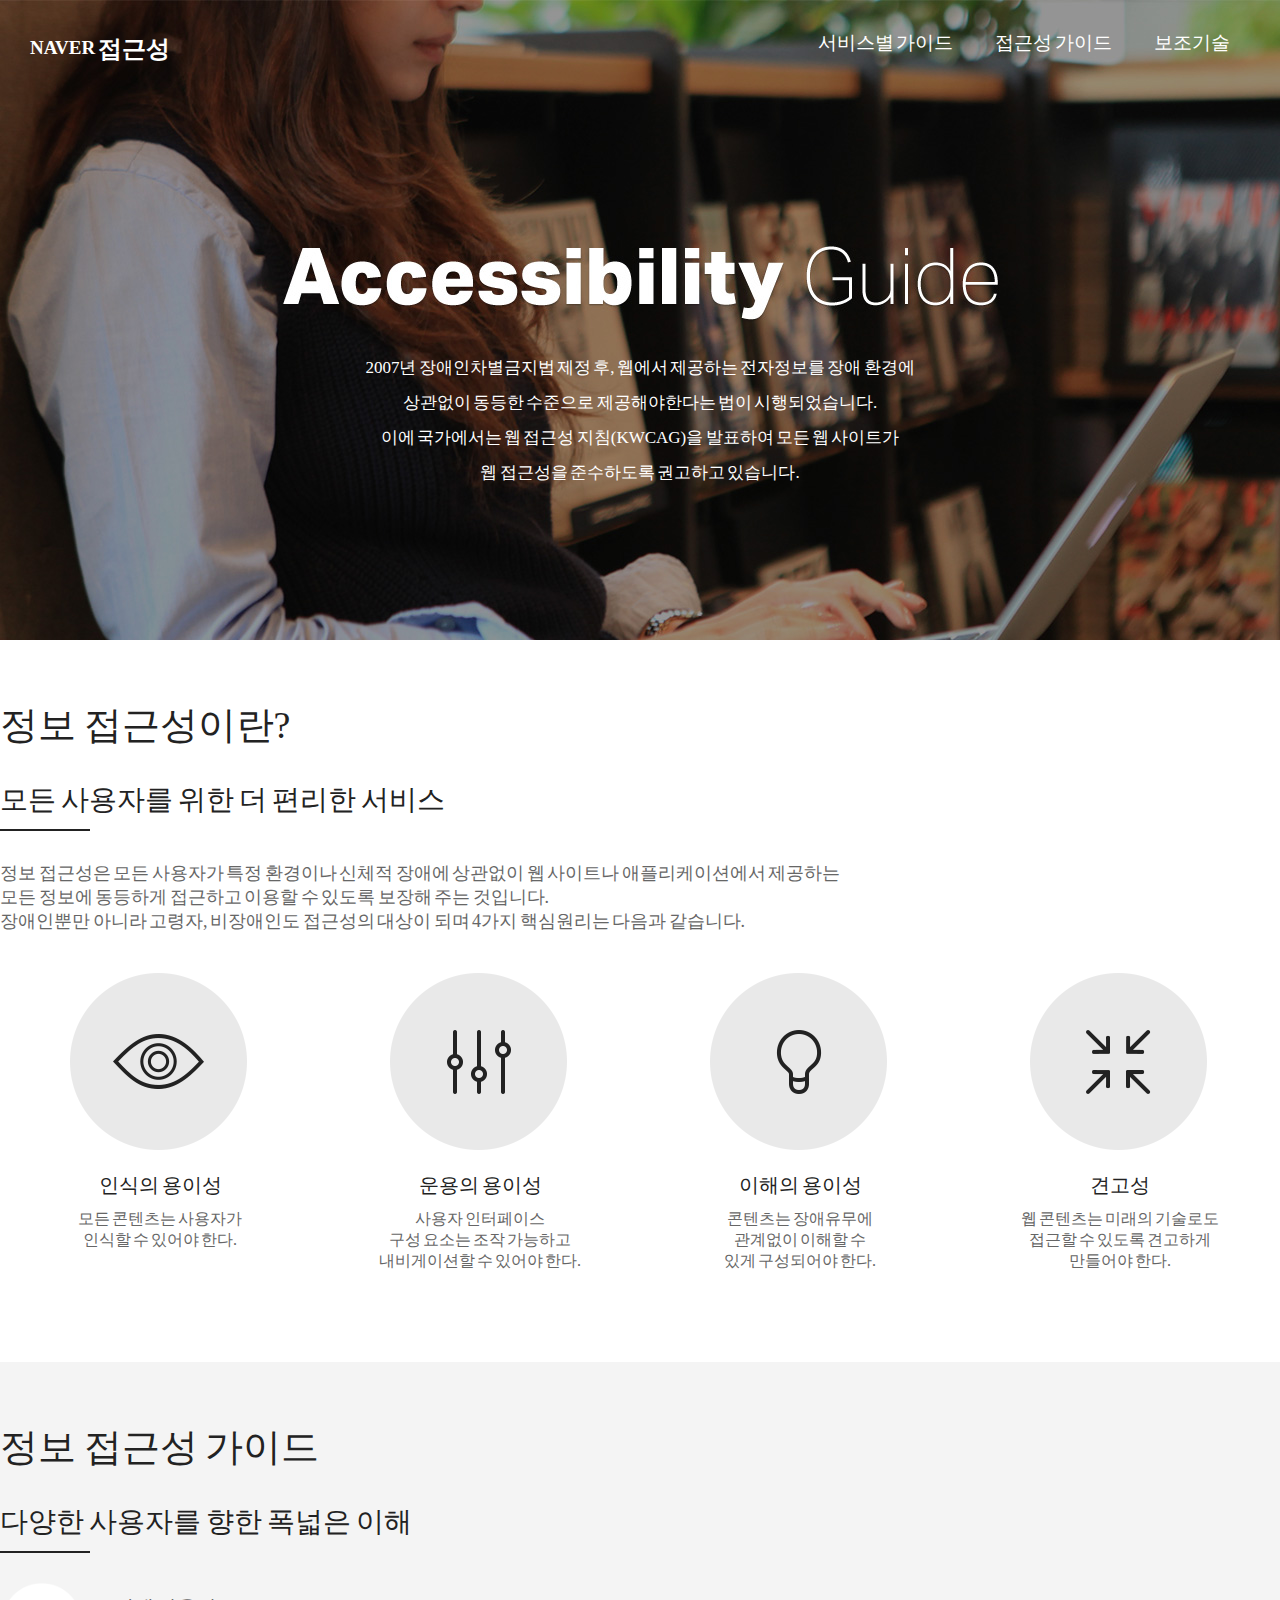
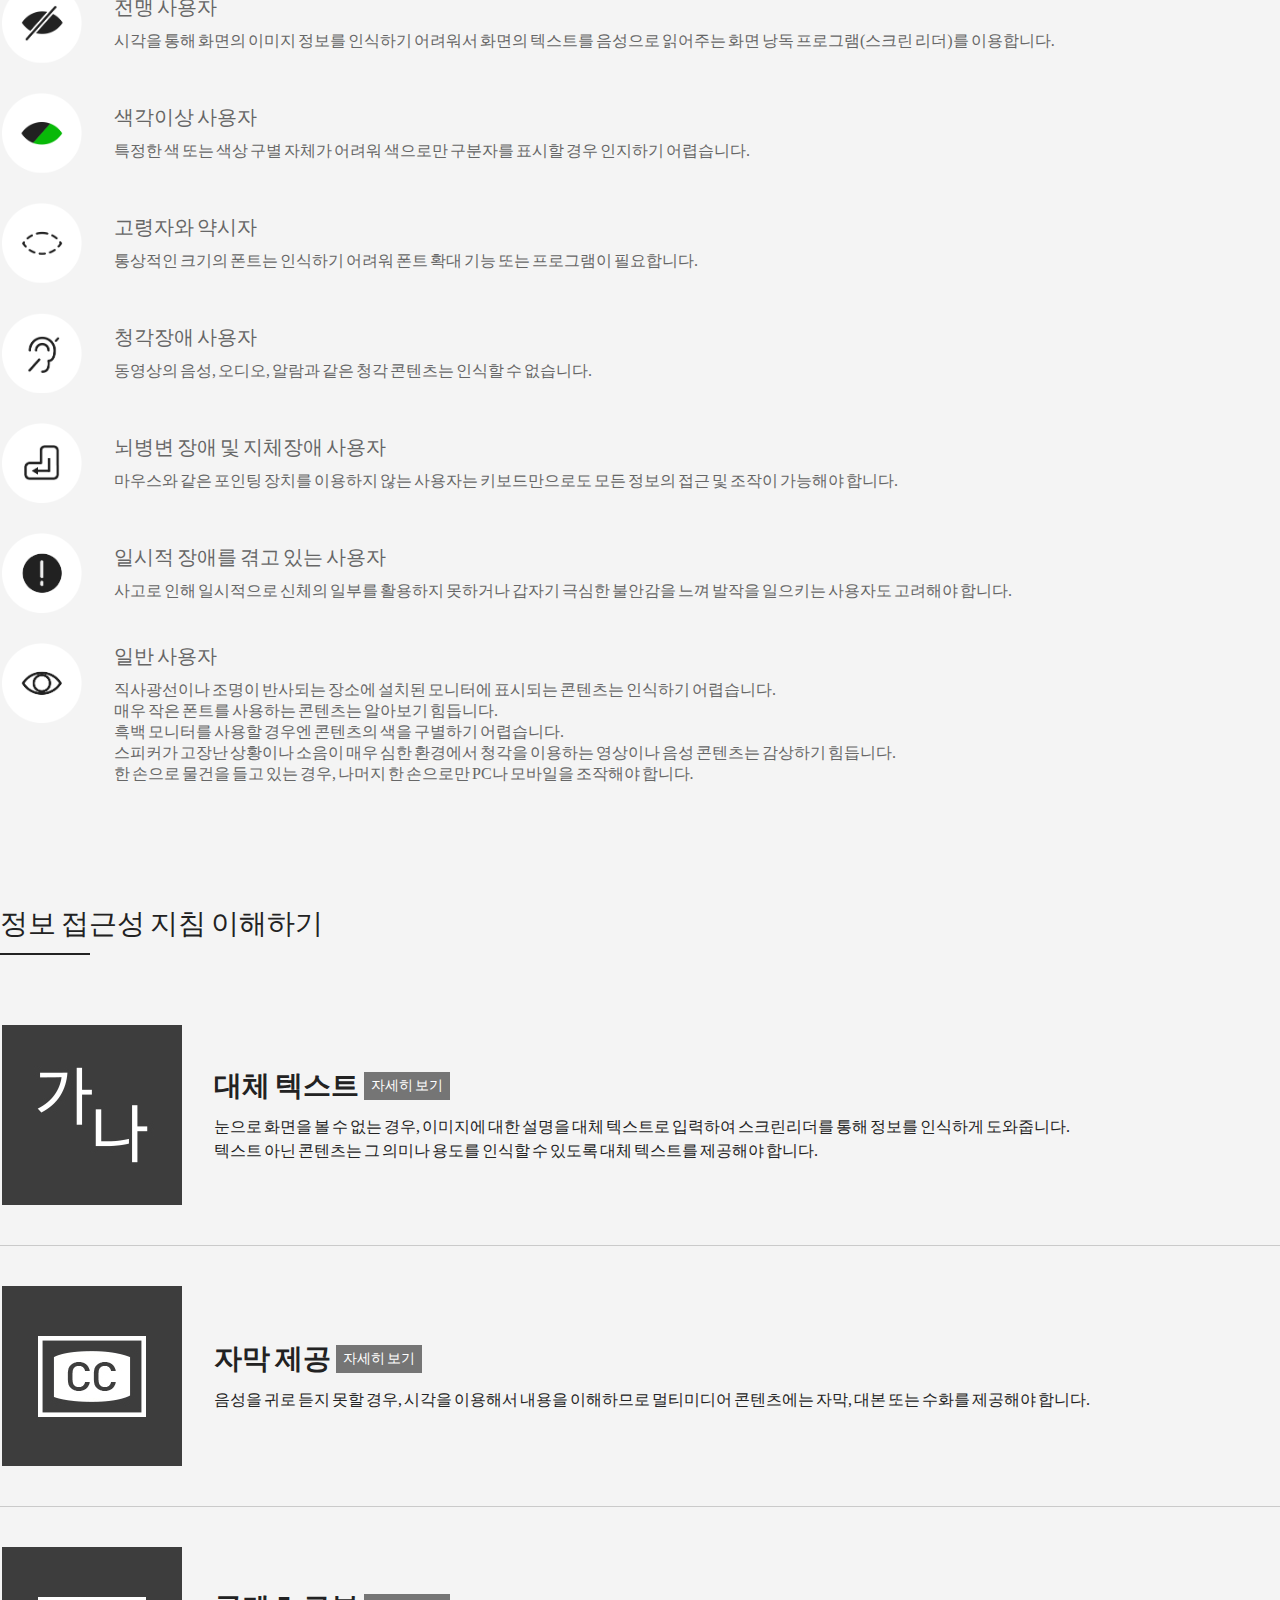
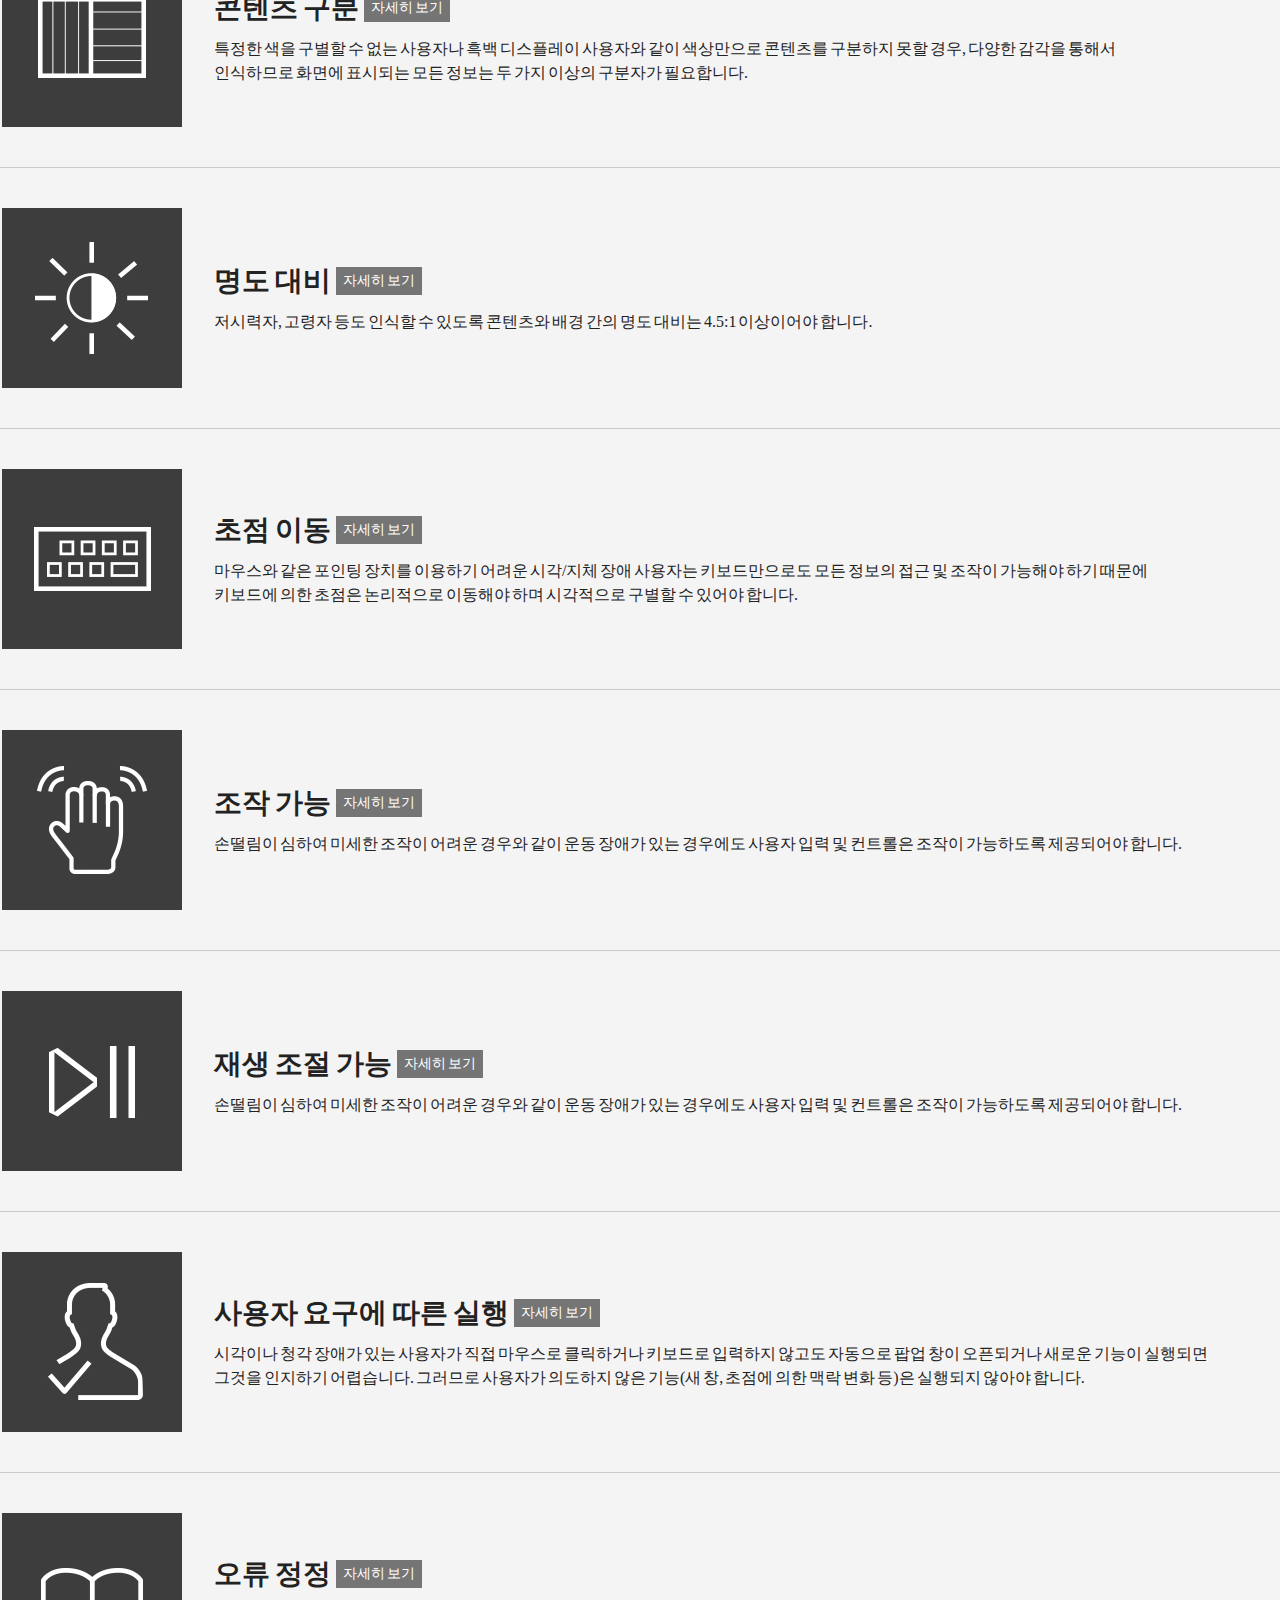
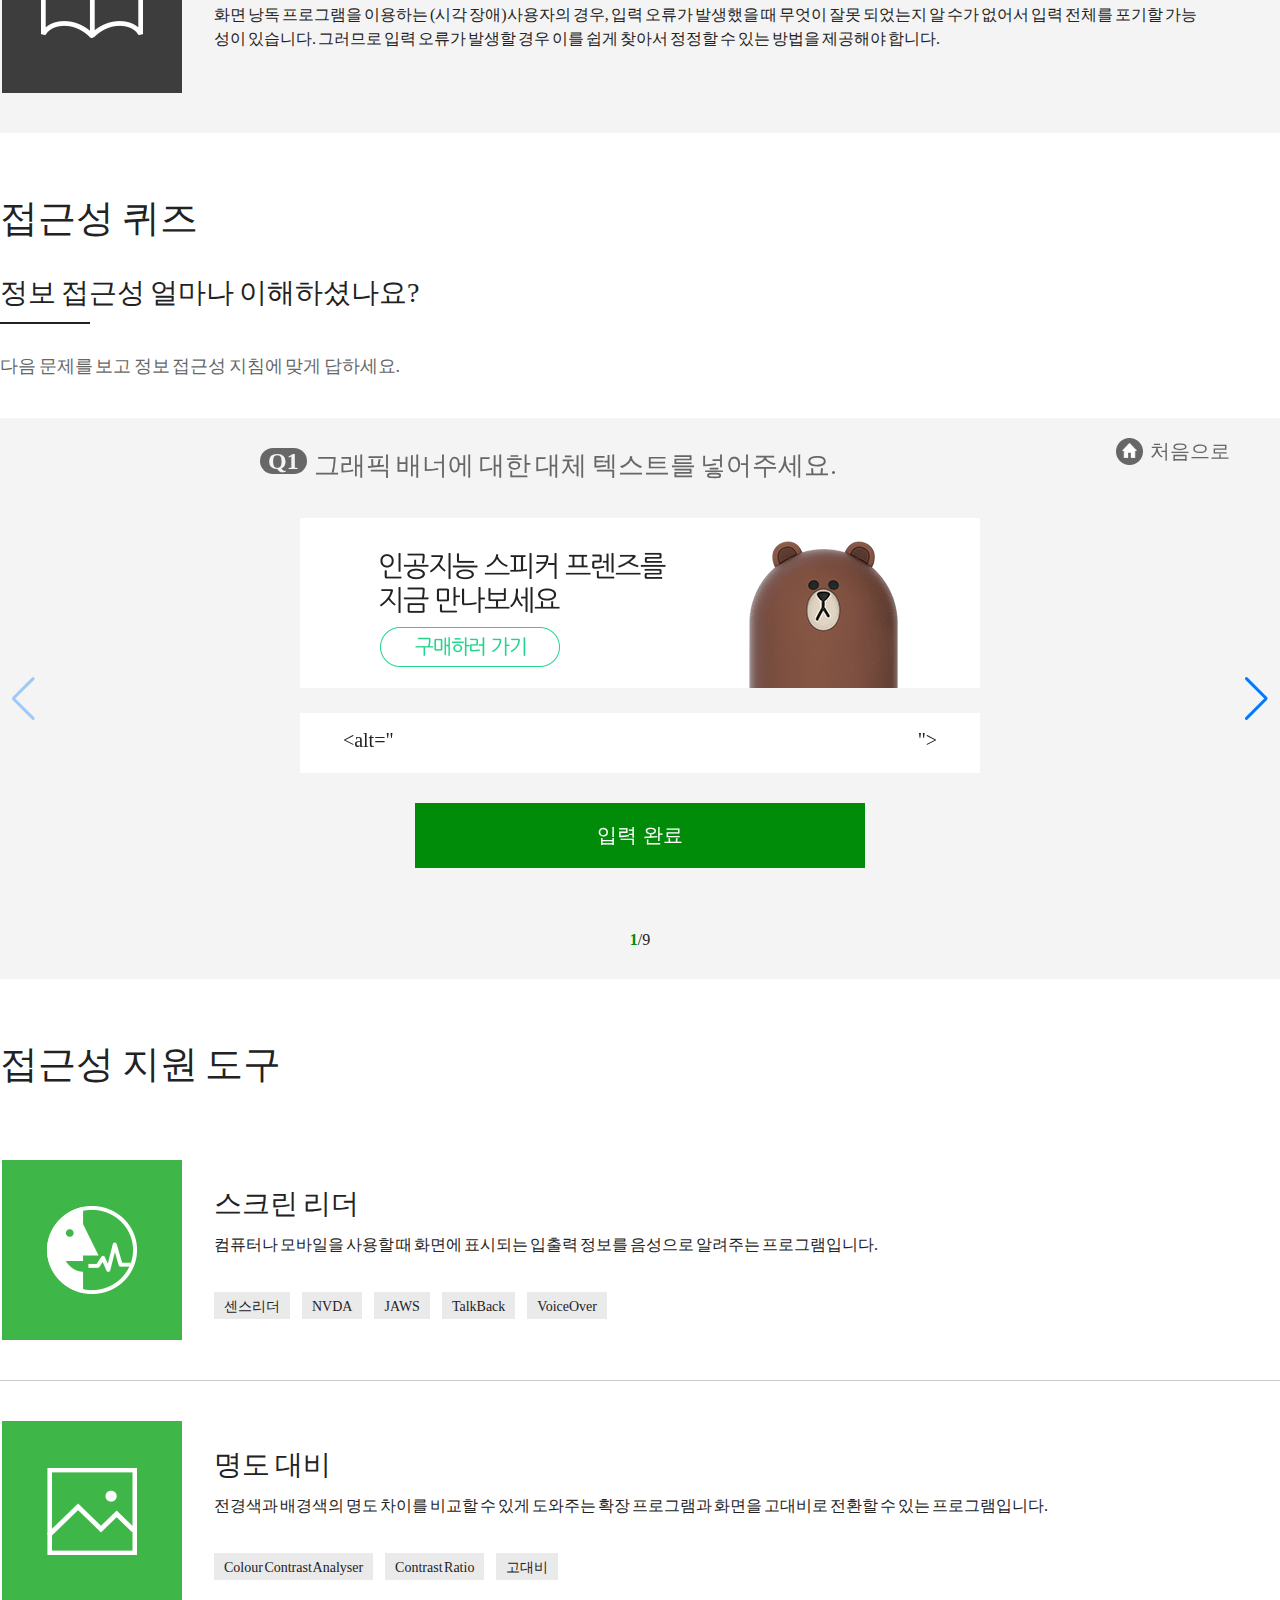
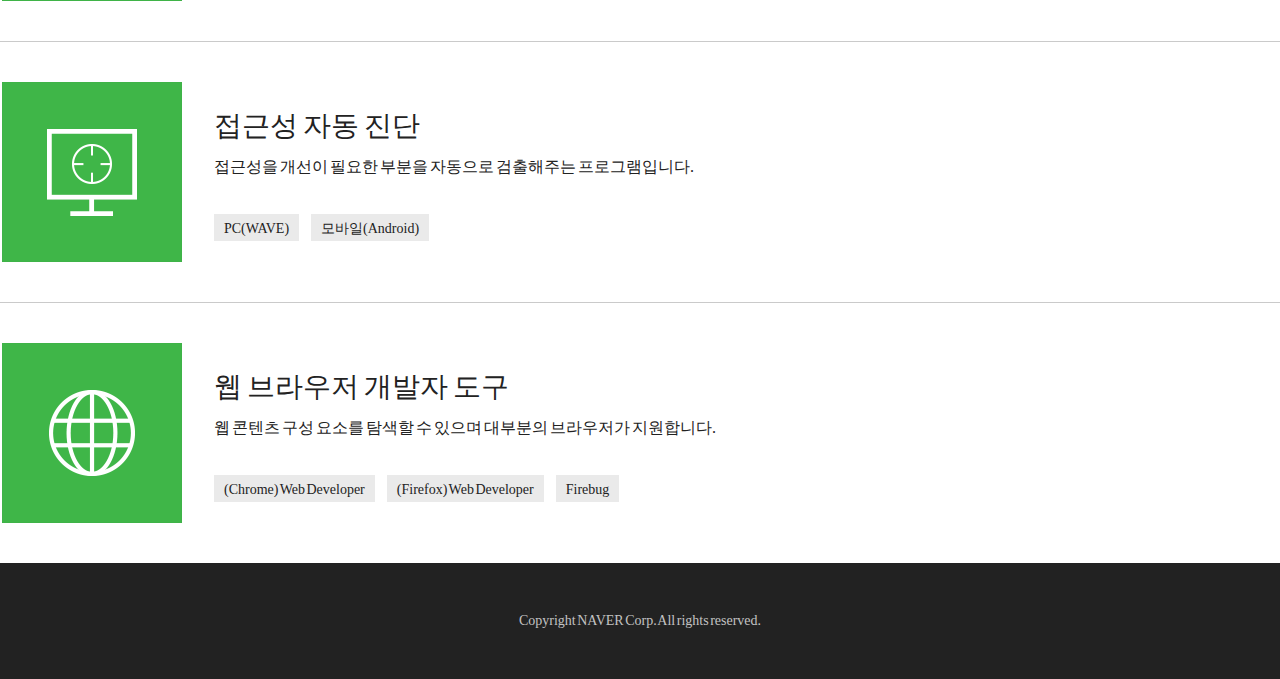
==== commit c0fecfaa: "2021.06.13 create" ====
--- a/naverAccess/practice_accessibility.naver_accessibility.html
+++ b/naverAccess/practice_accessibility.naver_accessibility.html
@@ -20,11 +20,11 @@
             <header class="container">
                 <div class="nav">
                     <div class="left-side">
-                        <a href="practice_accessibility.naver_main.html"><span>NAVER 접근성</span></a>
+                        <a href="practice_accessibility.naver_main.html"><span>NAVER <strong>접근성</strong></span></a>
                     </div>
                     <div class="right-side">
                         <a href="practice_accessibility.naver_service.html"><span>서비스별 가이드</span></a>
-                        <a href="practice_accessibility.naver_accessibility.html"><span class="on">접근성 가이드</span></a>
+                        <a href="practice_accessibility.naver_accessibility.html"><span>접근성 가이드</span></a>
                         <a href="practice_accessibility.naver_assistance.html"><span>보조기술</span></a>
                     </div>                
                 </div>
@@ -228,727 +228,727 @@
             </div>
 
             <div class="accessibility3">
-                    <section class="container">
-                        <h2>접근성 퀴즈</h2>
-                        <h3>정보 접근성 얼마나 이해하셨나요?</h3>
-                        <h4>다음 문제를 보고 정보 접근성 지침에 맞게 답하세요.</h4>
-                        <div class="quiz_pan_wrap swiper-container">
-                            <span class="first-btn vertical-middle"><a href="javascript:;">처음으로</a></span>
-                            <ul class="quiz_pan swiper-wrapper">
-                                <!-- 문제1 -->
-                                <li data-page="1" class="q1 swiper-slide">
-                                    <div class="q-top">
-                                        <span class="num">Q1</span>
-                                        <span class="question">그래픽 배너에 대한 대체 텍스트를 넣어주세요.</span>
+                <section class="container">
+                    <h2>접근성 퀴즈</h2>
+                    <h3>정보 접근성 얼마나 이해하셨나요?</h3>
+                    <h4>다음 문제를 보고 정보 접근성 지침에 맞게 답하세요.</h4>
+                    <div class="quiz_pan_wrap swiper-container">
+                        <span class="first-btn vertical-middle"><a href="javascript:;">처음으로</a></span>
+                        <ul class="quiz_pan swiper-wrapper">
+                            <!-- 문제1 -->
+                            <li data-page="1" class="q1 swiper-slide">
+                                <div class="q-top">
+                                    <span class="num">Q1</span>
+                                    <span class="question">그래픽 배너에 대한 대체 텍스트를 넣어주세요.</span>
+                                </div>
+                                <div class="q-middle">
+                                    <div class="middle1">
+                                        <span></span>
                                     </div>
-                                    <div class="q-middle">
-                                        <div class="middle1">
-                                            <span></span>
-                                        </div>
-                                        <div class="middle2">
-                                            <span>&#60;alt="</span>
-                                            <input type="text">
-                                            <span>"&#62;</span>
-                                        </div>
+                                    <div class="middle2">
+                                        <span>&#60;alt="</span>
+                                        <input type="text">
+                                        <span>"&#62;</span>
                                     </div>
-                                    <div class="q-bottom">
-                                        <button class="btn-input" type="button">입력 완료</button>
+                                </div>
+                                <div class="q-bottom">
+                                    <button class="btn-input" type="button">입력 완료</button>
+                                </div>
+                            </li>
+                            <!-- 답1 -->
+                            <li data-page="1" class="a1 swiper-slide">
+                                <div class="a-top">
+                                    <span class="num">Q1</span>
+                                    <span class="question">그래픽 배너에 대한 대체 텍스트를 넣어주세요.</span>
+                                </div>
+                                <div class="a-middle">
+                                    <div class="middle1">
+                                        <span></span>
                                     </div>
-                                </li>
-                                <!-- 답1 -->
-                                <li data-page="1" class="a1 swiper-slide">
-                                    <div class="a-top">
-                                        <span class="num">Q1</span>
-                                        <span class="question">그래픽 배너에 대한 대체 텍스트를 넣어주세요.</span>
+                                    <div class="middle2">
+                                        <span class="answer">&#60;alt="  "&#62;</span>
                                     </div>
-                                    <div class="a-middle">
-                                        <div class="middle1">
-                                            <span></span>
-                                        </div>
-                                        <div class="middle2">
-                                            <span class="answer">&#60;alt="  "&#62;</span>
-                                        </div>
-                                    </div>
-                                    <div class="a-bottom">
-                                        <p>정답은 &#60;<strong class="txt-yellow">alt="인공지능 스피커 프렌즈를 지금 만나보세요 구매하러 가기"</strong>&#62; 입니다.</p>
-                                    </div>
-                                </li>
-                                <!-- 문제2 -->
-                                <li data-page="2" class="q2  swiper-slide">
-                                    <div class="q-top">
-                                        <span class="num">Q2</span>
-                                        <span class="question">동영상과 같은 음성 콘텐츠를 잘 듣지 못하는 <br>
-                                            청각장애 사용자를 위한 대체 수단이 아닌것은?</span>
-                                    </div>
-                                    <div class="q-middle">
-                                        <ul class="ex">
-                                            <li class="vertical-middle">
-                                                <label for="q2_1">
-                                                    <input type="radio" name="q2" id="q2_1">
-                                                    <p>자막</p>
-                                                </label>
-                                            </li>
-                                            <li class="vertical-middle">
-                                                <label for="q2_2">
-                                                    <input type="radio" name="q2" id="q2_2">
-                                                    <p>수화</p>
-                                                </label>
-                                            </li>
-                                            <li class="correct vertical-middle">
-                                                <label for="q2_3">
-                                                    <input type="radio" name="q2" id="q2_3">
-                                                    <p>화면 낭독기</p>
-                                                </label>
-                                            </li>
-                                            <li class="vertical-middle">
-                                                <label for="q2_4">
-                                                    <input type="radio" name="q2" id="q2_4">
-                                                    <p>대본</p>
-                                                </label>
-                                            </li>
-                                        </ul>
-                                    </div>
-                                    <div class="q-bottom">
-                                        <button type="button">선택 완료</button>
-                                    </div>
-                                </li>
-                                <!-- 답2 -->
-                                <li data-page="2" class="a2  swiper-slide">
-                                    <div class="a-top">
-                                        <span class="num">Q2</span>
-                                        <span class="question">동영상과 같은 음성 콘텐츠를 잘 듣지 못하는 <br>
-                                            청각장애 사용자를 위한 대체 수단이 아닌것은?</span>
-                                    </div>
-                                    <div class="a-middle">
-                                        <ul class="ex">
-                                            <li class="vertical-middle">
-                                                <label for="a2_1">
-                                                    <input type="radio" name="a2" id="a2_1" disabled>
-                                                    <p>자막</p>
-                                                </label>
-                                            </li>
-                                            <li class="vertical-middle">
-                                                <label for="a2_2">
-                                                    <input type="radio" name="a2" id="a2_2" disabled>
-                                                    <p>수화</p>
-                                                </label>
-                                            </li>
-                                            <li class="vertical-middle">
-                                                <label for="a2_3">
-                                                    <input type="radio" name="a2" id="a2_3" disabled checked>
-                                                    <p>화면 낭독기</p>
-                                                </label>
-                                            </li>
-                                            <li class="vertical-middle">
-                                                <label for="a2_4">
-                                                    <input type="radio" name="a2" id="a2_4" disabled>
-                                                    <p>대본</p>
-                                                </label>
-                                            </li>
-                                        </ul>
-                                    </div>
-                                    <div class="a-bottom">
-                                        <p><strong class="txt-yellow">3번 화면 낭독기</strong>는 시각장애 사용자를 위한 대체 수단입니다.</p>
-                                    </div>
-                                </li>
-                                <!-- 문제3 -->
-                                <li data-page="3" class="q3  swiper-slide">
-                                    <div class="q-top">
-                                        <span class="num">Q3</span>
-                                        <span class="question">다음은 색맹 사용자의 시각으로 본 회원가입 페이지 입니다. <br>
-                                            개선이 필요한 부분을 선택하세요.</span>
-                                    </div>
-                                    <div class="q-middle">
-                                        <ul class="ex">
-                                            <li>
+                                </div>
+                                <div class="a-bottom">
+                                    <p>정답은 &#60;<strong class="txt-yellow">alt="인공지능 스피커 프렌즈를 지금 만나보세요 구매하러 가기"</strong>&#62; 입니다.</p>
+                                </div>
+                            </li>
+                            <!-- 문제2 -->
+                            <li data-page="2" class="q2  swiper-slide">
+                                <div class="q-top">
+                                    <span class="num">Q2</span>
+                                    <span class="question">동영상과 같은 음성 콘텐츠를 잘 듣지 못하는 <br>
+                                        청각장애 사용자를 위한 대체 수단이 아닌것은?</span>
+                                </div>
+                                <div class="q-middle">
+                                    <ul class="ex">
+                                        <li class="vertical-middle">
+                                            <label for="q2_1">
+                                                <input type="radio" name="q2" id="q2_1">
+                                                <p>자막</p>
+                                            </label>
+                                        </li>
+                                        <li class="vertical-middle">
+                                            <label for="q2_2">
+                                                <input type="radio" name="q2" id="q2_2">
+                                                <p>수화</p>
+                                            </label>
+                                        </li>
+                                        <li class="correct vertical-middle">
+                                            <label for="q2_3">
+                                                <input type="radio" name="q2" id="q2_3">
+                                                <p>화면 낭독기</p>
+                                            </label>
+                                        </li>
+                                        <li class="vertical-middle">
+                                            <label for="q2_4">
+                                                <input type="radio" name="q2" id="q2_4">
+                                                <p>대본</p>
+                                            </label>
+                                        </li>
+                                    </ul>
+                                </div>
+                                <div class="q-bottom">
+                                    <button type="button">선택 완료</button>
+                                </div>
+                            </li>
+                            <!-- 답2 -->
+                            <li data-page="2" class="a2  swiper-slide">
+                                <div class="a-top">
+                                    <span class="num">Q2</span>
+                                    <span class="question">동영상과 같은 음성 콘텐츠를 잘 듣지 못하는 <br>
+                                        청각장애 사용자를 위한 대체 수단이 아닌것은?</span>
+                                </div>
+                                <div class="a-middle">
+                                    <ul class="ex">
+                                        <li class="vertical-middle">
+                                            <label for="a2_1">
+                                                <input type="radio" name="a2" id="a2_1" disabled>
+                                                <p>자막</p>
+                                            </label>
+                                        </li>
+                                        <li class="vertical-middle">
+                                            <label for="a2_2">
+                                                <input type="radio" name="a2" id="a2_2" disabled>
+                                                <p>수화</p>
+                                            </label>
+                                        </li>
+                                        <li class="vertical-middle">
+                                            <label for="a2_3">
+                                                <input type="radio" name="a2" id="a2_3" disabled checked>
+                                                <p>화면 낭독기</p>
+                                            </label>
+                                        </li>
+                                        <li class="vertical-middle">
+                                            <label for="a2_4">
+                                                <input type="radio" name="a2" id="a2_4" disabled>
+                                                <p>대본</p>
+                                            </label>
+                                        </li>
+                                    </ul>
+                                </div>
+                                <div class="a-bottom">
+                                    <p><strong class="txt-yellow">3번 화면 낭독기</strong>는 시각장애 사용자를 위한 대체 수단입니다.</p>
+                                </div>
+                            </li>
+                            <!-- 문제3 -->
+                            <li data-page="3" class="q3  swiper-slide">
+                                <div class="q-top">
+                                    <span class="num">Q3</span>
+                                    <span class="question">다음은 색맹 사용자의 시각으로 본 회원가입 페이지 입니다. <br>
+                                        개선이 필요한 부분을 선택하세요.</span>
+                                </div>
+                                <div class="q-middle">
+                                    <ul class="ex">
+                                        <li>
+                                            <span class="txt">이름</span>
+                                            <label class="box">실명 입력</label>
+                                        </li>
+                                        <li class="vertical-middle">
+                                            <label for="q3_1">
+                                                <input type="radio" name="q3" id="q3_1">
+                                                <p class="txt">* 아이디</p>
+                                            </label>
+                                            <label for="q3_1" class="box">띄어쓰기 없는 영문, 숫자로만 6-20자</label>
+                                        </li>
+                                        <li class="vertical-middle">
+                                            <label for="q3_2">
+                                                <input type="radio" name="q3" id="q3_2">    
+                                                <p class="txt">* 비밀번호</p>
+                                            </label>
+                                            <label for="q3_2" class="box">영문, 숫자, 특수문자 조합 8~12자</label>
+                                        </li>
+                                        <li class="vertical-middle">
+                                            <label for="q3_3">
+                                                <input type="radio" name="q3" id="q3_3">
+                                                <p class="txt"></p>
+                                            </label>
+                                            <label for="q3_3" class="box">* 빨간 글씨는 필수 입력 항목입니다.</label>
+                                        </li>
+                                        <li class="vertical-middle">
+                                            <label for="q3_4">
+                                                <input type="radio" name="q3" id="q3_4">    
+                                                <p class="txt">* 어린이 회원</p>
+                                            </label>
+                                            <label for="q3_4" class="box">14세 미만 (보호자 동의 후 가입 가능합니다.)</label>
+                                        </li>
+                                    </ul>
+                                </div>
+                                <div class="q-bottom">
+                                    <button type="button">선택 완료</button>
+                                </div>
+                            </li>
+                            <!-- 답3 -->
+                            <li data-page="3" class="a3  swiper-slide">
+                                <div class="a-top">
+                                    <span class="num">Q3</span>
+                                    <span class="question">다음은 색맹 사용자의 시각으로 본 회원가입 페이지 입니다. <br>
+                                        개선이 필요한 부분을 선택하세요.</span>
+                                </div>
+                                <div class="a-middle">
+                                    <ul class="ex">
+                                        <li>
                                                 <span class="txt">이름</span>
                                                 <label class="box">실명 입력</label>
                                             </li>
                                             <li class="vertical-middle">
-                                                <label for="q3_1">
-                                                    <input type="radio" name="q3" id="q3_1">
+                                                <label for="a3_1">
+                                                    <input type="radio" name="a3" id="a3_1" disabled>
                                                     <p class="txt">* 아이디</p>
                                                 </label>
-                                                <label for="q3_1" class="box">띄어쓰기 없는 영문, 숫자로만 6-20자</label>
+                                                <label for="a3_1" class="box">띄어쓰기 없는 영문, 숫자로만 6-20자</label>
                                             </li>
                                             <li class="vertical-middle">
-                                                <label for="q3_2">
-                                                    <input type="radio" name="q3" id="q3_2">    
+                                                <label for="a3_2">
+                                                    <input type="radio" name="a3" id="a3_2" disabled>    
                                                     <p class="txt">* 비밀번호</p>
                                                 </label>
-                                                <label for="q3_2" class="box">영문, 숫자, 특수문자 조합 8~12자</label>
+                                                <label for="a3_2" class="box">영문, 숫자, 특수문자 조합 8~12자</label>
                                             </li>
                                             <li class="vertical-middle">
-                                                <label for="q3_3">
-                                                    <input type="radio" name="q3" id="q3_3">
+                                                <label for="a3_3">
+                                                    <input type="radio" name="a3" id="a3_3" disabled checked>
                                                     <p class="txt"></p>
                                                 </label>
-                                                <label for="q3_3" class="box">* 빨간 글씨는 필수 입력 항목입니다.</label>
+                                                <label for="a3_3" class="box">* 빨간 글씨는 필수 입력 항목입니다.</label>
                                             </li>
                                             <li class="vertical-middle">
-                                                <label for="q3_4">
-                                                    <input type="radio" name="q3" id="q3_4">    
+                                                <label for="a3_4">
+                                                    <input type="radio" name="a3" id="a3_4" disabled>    
                                                     <p class="txt">* 어린이 회원</p>
                                                 </label>
-                                                <label for="q3_4" class="box">14세 미만 (보호자 동의 후 가입 가능합니다.)</label>
+                                                <label for="a3_4" class="box">14세 미만 (보호자 동의 후 가입 가능합니다.)</label>
                                             </li>
-                                        </ul>
-                                    </div>
-                                    <div class="q-bottom">
-                                        <button type="button">선택 완료</button>
-                                    </div>
-                                </li>
-                                <!-- 답3 -->
-                                <li data-page="3" class="a3  swiper-slide">
-                                    <div class="a-top">
-                                        <span class="num">Q3</span>
-                                        <span class="question">다음은 색맹 사용자의 시각으로 본 회원가입 페이지 입니다. <br>
-                                            개선이 필요한 부분을 선택하세요.</span>
-                                    </div>
-                                    <div class="a-middle">
-                                        <ul class="ex">
-                                            <li>
-                                                    <span class="txt">이름</span>
-                                                    <label class="box">실명 입력</label>
-                                                </li>
-                                                <li class="vertical-middle">
-                                                    <label for="a3_1">
-                                                        <input type="radio" name="a3" id="a3_1" disabled>
-                                                        <p class="txt">* 아이디</p>
-                                                    </label>
-                                                    <label for="a3_1" class="box">띄어쓰기 없는 영문, 숫자로만 6-20자</label>
-                                                </li>
-                                                <li class="vertical-middle">
-                                                    <label for="a3_2">
-                                                        <input type="radio" name="a3" id="a3_2" disabled>    
-                                                        <p class="txt">* 비밀번호</p>
-                                                    </label>
-                                                    <label for="a3_2" class="box">영문, 숫자, 특수문자 조합 8~12자</label>
-                                                </li>
-                                                <li class="vertical-middle">
-                                                    <label for="a3_3">
-                                                        <input type="radio" name="a3" id="a3_3" disabled checked>
-                                                        <p class="txt"></p>
-                                                    </label>
-                                                    <label for="a3_3" class="box">* 빨간 글씨는 필수 입력 항목입니다.</label>
-                                                </li>
-                                                <li class="vertical-middle">
-                                                    <label for="a3_4">
-                                                        <input type="radio" name="a3" id="a3_4" disabled>    
-                                                        <p class="txt">* 어린이 회원</p>
-                                                    </label>
-                                                    <label for="a3_4" class="box">14세 미만 (보호자 동의 후 가입 가능합니다.)</label>
-                                                </li>
-                                        </ul>
-                                    </div>
-                                    <div class="a-bottom">
-                                        <p>색을 구분하기 어려운 사용자는 색상으로만 안내하는 지시사항을 이해하기 어렵습니다. <br>
-                                        <strong class="txt-yellow">'*표시된 아이디와 비밀번호는 필수 입력 항목입니다.'</strong>와 같이 항목을 명확히 안내해야 합니다.</p>
-                                    </div>
-                                </li>
-                                <!-- 문제4 -->
-                                <li data-page="4" class="q4  swiper-slide">
-                                    <div class="q-top">
-                                        <span class="num">Q4</span>
-                                        <span class="question">정보 접근성 지침 중 텍스트 콘텐츠의 명도 대비 기준에 <br>
-                                                해당하지 않는 것은?</span>
-                                        
-                                    </div>
-                                    <div class="q-middle">
-                                        <ul class="ex">
-                                            <li class="vertical-middle">
-                                                <label for="q4_1">
-                                                    <input type="radio" name="q4" id="q4_1">
-                                                    <p>1. 텍스트 콘텐츠와 배경 간의 명도 대비는 4.5대 1 이상이어야 한다.</p>
-                                                </label>
-                                            </li>
-                                            <li class="vertical-middle">
-                                                <label for="q4_2">
-                                                    <input type="radio" name="q4" id="q4_2">
-                                                    <p>2. 화면 확대가 가능하도록 구현한 텍스트의 명도대비는 3:1을 만족해야 한다.</p>
-                                                </label>
-                                            </li>
-                                            <li class="vertical-middle">
-                                                <label for="q4_3">
-                                                    <input type="radio" name="q4" id="q4_3">
-                                                    <p>3. 본문 콘텐츠에 단순히 장식 목적으로 사용한 텍스트는 이 항목의 적용을 받지 않는다.</p>
-                                                </label>
-                                            </li>
-                                            <li class="vertical-middle">
-                                                <label for="q4_4">
-                                                    <input type="radio" name="q4" id="q4_4">
-                                                    <p>4. 광고성 배너의 텍스트는 명도 대비와 상관없이 눈에 잘 띄기만 하면 된다.</p>
-                                                </label>
-                                            </li>
-                                        </ul>
-                                    </div>
-                                    <div class="q-bottom">
-                                        <button type="button">선택 완료</button>
-                                    </div>
-                                </li>
-                                <!-- 답4 -->
-                                <li data-page="4" class="a4  swiper-slide">
-                                    <div class="a-top">
-                                        <span class="num">Q4</span>
-                                        <span class="question">다음은 색맹 사용자의 시각으로 본 회원가입 페이지 입니다. <br>
-                                            개선이 필요한 부분을 선택하세요.</span>
-                                        
-                                    </div>
-                                    <div class="a-middle">
-                                        <ul class="ex">
-                                            <li class="vertical-middle">
-                                                <label for="a4_1">
-                                                    <input type="radio" name="a4" id="a4_1" disabled>
-                                                    <p>1. 텍스트 콘텐츠와 배경 간의 명도 대비는 4.5대 1 이상이어야 한다.</p>
-                                                </label>
-                                            </li>
-                                            <li class="vertical-middle">
-                                                <label for="a4_2">
-                                                    <input type="radio" name="a4" id="a4_2" disabled>
-                                                    <p>2. 화면 확대가 가능하도록 구현한 텍스트의 명도대비는 3:1을 만족해야 한다.</p>
-                                                </label>
-                                            </li>
-                                            <li class="vertical-middle">
-                                                <label for="a4_3">
-                                                    <input type="radio" name="a4" id="a4_3" disabled>
-                                                    <p>3. 본문 콘텐츠에 단순히 장식 목적으로 사용한 텍스트는 이 항목의 적용을 받지 않는다.</p>
-                                                </label>
-                                            </li>
-                                            <li class="vertical-middle">
-                                                <label for="a4_4">
-                                                    <input type="radio" name="a4" id="a4_4" disabled checked>
-                                                    <p>4. 광고성 배너의 텍스트는 명도 대비와 상관없이 눈에 잘 띄기만 하면 된다.</p>
-                                                </label>
-                                            </li>
-                                        </ul>
-                                    </div>
-                                    <div class="a-bottom">
-                                        <p>텍스트 및 이미지 텍스트와 배경간의 <strong class="txt-yellow">명도 대비는 4.5:1 이상</strong>이어야 한다.</p>
-                                    </div>
-                                </li>
-                                <!-- 문제5 -->
-                                <li data-page="5" class="q5  swiper-slide">
-                                    <div class="q-top">
-                                        <span class="num">Q5</span>
-                                        <span class="question">바른 초점의 이동 방향을 표시된 숫자로 써주세요.</span>
-                                    </div>
-                                    <div class="q-middle">
-                                        <ul class="ex">
-                                            <span class="img-box"></span>
-                                            <li>
-                                                <label for="">
-                                                    <input type="text" size="1" maxlength="1">
-                                                    <span>&#62;</span>
-                                                    <input type="text" size="1" maxlength="1">
-                                                    <span>&#62;</span>
-                                                    <input type="text" size="1" maxlength="1">
-                                                    <span>&#62;</span>
-                                                    <input type="text" size="1" maxlength="1">
-                                                    <span>&#62;</span>
-                                                    <input type="text" size="1" maxlength="1">
-                                                </label>
-                                            </li>
-                                        </ul>
-                                    </div>
-                                    <div class="q-bottom">
-                                        <button type="button">선택 완료</button>
-                                    </div>
-                                </li>
-                                <!-- 답5 -->
-                                <li data-page="5" class="a5  swiper-slide">
-                                    <div class="a-top">
-                                        <span class="num">Q5</span>
-                                        <span class="question">바른 초점의 이동 방향을 표시된 숫자로 써주세요.</span>
-                                    </div>
-                                    <div class="a-middle">
-                                        <ul class="ex">
-                                            <span class="img-box"></span>
-                                            <li>
-                                                <label for="">
-                                                    <input type="text" size="1" maxlength="1" value="5" readonly>
-                                                    <span>&#62;</span>
-                                                    <input type="text" size="1" maxlength="1" value="4" readonly>
-                                                    <span>&#62;</span>
-                                                    <input type="text" size="1" maxlength="1" value="3" readonly>
-                                                    <span>&#62;</span>
-                                                    <input type="text" size="1" maxlength="1" value="1" readonly>
-                                                    <span>&#62;</span>
-                                                    <input type="text" size="1" maxlength="1" value="2" readonly>
-                                                </label>
-                                            </li>
-                                        </ul>
-                                    </div>
-                                    <div class="a-bottom">
-                                        <p>초점은 <strong class="txt-yellow">5 - 4 - 3 - 1 - 2</strong> 순으로 이동해야 합니다.</p>
-                                    </div>
-                                </li>
-                                <!-- 문제6 -->
-                                <li data-page="6" class="q6  swiper-slide">
-                                    <div class="q-top">
-                                        <span class="num">Q6</span>
-                                        <span class="question">다음 크기나 간격으로 인해 모바일 사용자에게 불편을 <br>
-                                                줄 수 있는 컨트롤은?</span>
-                                    </div>
-                                    <div class="q-middle">
-                                        <ul class="ex">
-                                            <span class="img-box"></span>
-                                            <li class="vertical-middle">
-                                                <label for="q6_1">
-                                                    <input type="radio" name="q6" id="q6_1">
-                                                    <p>1</p>
-                                                </input>
-                                            </li>
-                                            <li class="vertical-middle">
-                                                <label for="q6_2">
-                                                    <input type="radio" name="q6" id="q6_2">
-                                                    <p>2</p>
-                                                </input>
-                                            </li>
-                                            <li class="vertical-middle">
-                                                <label for="q6_3">
-                                                    <input type="radio" name="q6" id="q6_3">
-                                                    <p>3</p>
-                                                </input>
-                                            </li>
-                                            <li class="vertical-middle">
-                                                <label for="q6_4">
-                                                    <input type="radio" name="q6" id="q6_4">
-                                                    <p>4</p>
-                                                </input>
-                                            </li>
-                                        </ul>
-                                    </div>
-                                    <div class="q-bottom">
-                                        <button type="button">선택 완료</button>
-                                    </div>
-                                </li>
-                                <!-- 답6 -->
-                                <li data-page="6" class="a6  swiper-slide">
-                                    <div class="a-top">
-                                        <span class="num">Q6</span>
-                                        <span class="question">다음 크기나 간격으로 인해 모바일 사용자에게 불편을 <br>
+                                    </ul>
+                                </div>
+                                <div class="a-bottom">
+                                    <p>색을 구분하기 어려운 사용자는 색상으로만 안내하는 지시사항을 이해하기 어렵습니다. <br>
+                                    <strong class="txt-yellow">'*표시된 아이디와 비밀번호는 필수 입력 항목입니다.'</strong>와 같이 항목을 명확히 안내해야 합니다.</p>
+                                </div>
+                            </li>
+                            <!-- 문제4 -->
+                            <li data-page="4" class="q4  swiper-slide">
+                                <div class="q-top">
+                                    <span class="num">Q4</span>
+                                    <span class="question">정보 접근성 지침 중 텍스트 콘텐츠의 명도 대비 기준에 <br>
+                                            해당하지 않는 것은?</span>
+                                    
+                                </div>
+                                <div class="q-middle">
+                                    <ul class="ex">
+                                        <li class="vertical-middle">
+                                            <label for="q4_1">
+                                                <input type="radio" name="q4" id="q4_1">
+                                                <p>1. 텍스트 콘텐츠와 배경 간의 명도 대비는 4.5대 1 이상이어야 한다.</p>
+                                            </label>
+                                        </li>
+                                        <li class="vertical-middle">
+                                            <label for="q4_2">
+                                                <input type="radio" name="q4" id="q4_2">
+                                                <p>2. 화면 확대가 가능하도록 구현한 텍스트의 명도대비는 3:1을 만족해야 한다.</p>
+                                            </label>
+                                        </li>
+                                        <li class="vertical-middle">
+                                            <label for="q4_3">
+                                                <input type="radio" name="q4" id="q4_3">
+                                                <p>3. 본문 콘텐츠에 단순히 장식 목적으로 사용한 텍스트는 이 항목의 적용을 받지 않는다.</p>
+                                            </label>
+                                        </li>
+                                        <li class="vertical-middle">
+                                            <label for="q4_4">
+                                                <input type="radio" name="q4" id="q4_4">
+                                                <p>4. 광고성 배너의 텍스트는 명도 대비와 상관없이 눈에 잘 띄기만 하면 된다.</p>
+                                            </label>
+                                        </li>
+                                    </ul>
+                                </div>
+                                <div class="q-bottom">
+                                    <button type="button">선택 완료</button>
+                                </div>
+                            </li>
+                            <!-- 답4 -->
+                            <li data-page="4" class="a4  swiper-slide">
+                                <div class="a-top">
+                                    <span class="num">Q4</span>
+                                    <span class="question">다음은 색맹 사용자의 시각으로 본 회원가입 페이지 입니다. <br>
+                                        개선이 필요한 부분을 선택하세요.</span>
+                                    
+                                </div>
+                                <div class="a-middle">
+                                    <ul class="ex">
+                                        <li class="vertical-middle">
+                                            <label for="a4_1">
+                                                <input type="radio" name="a4" id="a4_1" disabled>
+                                                <p>1. 텍스트 콘텐츠와 배경 간의 명도 대비는 4.5대 1 이상이어야 한다.</p>
+                                            </label>
+                                        </li>
+                                        <li class="vertical-middle">
+                                            <label for="a4_2">
+                                                <input type="radio" name="a4" id="a4_2" disabled>
+                                                <p>2. 화면 확대가 가능하도록 구현한 텍스트의 명도대비는 3:1을 만족해야 한다.</p>
+                                            </label>
+                                        </li>
+                                        <li class="vertical-middle">
+                                            <label for="a4_3">
+                                                <input type="radio" name="a4" id="a4_3" disabled>
+                                                <p>3. 본문 콘텐츠에 단순히 장식 목적으로 사용한 텍스트는 이 항목의 적용을 받지 않는다.</p>
+                                            </label>
+                                        </li>
+                                        <li class="vertical-middle">
+                                            <label for="a4_4">
+                                                <input type="radio" name="a4" id="a4_4" disabled checked>
+                                                <p>4. 광고성 배너의 텍스트는 명도 대비와 상관없이 눈에 잘 띄기만 하면 된다.</p>
+                                            </label>
+                                        </li>
+                                    </ul>
+                                </div>
+                                <div class="a-bottom">
+                                    <p>텍스트 및 이미지 텍스트와 배경간의 <strong class="txt-yellow">명도 대비는 4.5:1 이상</strong>이어야 한다.</p>
+                                </div>
+                            </li>
+                            <!-- 문제5 -->
+                            <li data-page="5" class="q5  swiper-slide">
+                                <div class="q-top">
+                                    <span class="num">Q5</span>
+                                    <span class="question">바른 초점의 이동 방향을 표시된 숫자로 써주세요.</span>
+                                </div>
+                                <div class="q-middle">
+                                    <ul class="ex">
+                                        <span class="img-box"></span>
+                                        <li>
+                                            <label for="">
+                                                <input type="text" size="1" maxlength="1">
+                                                <span>&#62;</span>
+                                                <input type="text" size="1" maxlength="1">
+                                                <span>&#62;</span>
+                                                <input type="text" size="1" maxlength="1">
+                                                <span>&#62;</span>
+                                                <input type="text" size="1" maxlength="1">
+                                                <span>&#62;</span>
+                                                <input type="text" size="1" maxlength="1">
+                                            </label>
+                                        </li>
+                                    </ul>
+                                </div>
+                                <div class="q-bottom">
+                                    <button type="button">선택 완료</button>
+                                </div>
+                            </li>
+                            <!-- 답5 -->
+                            <li data-page="5" class="a5  swiper-slide">
+                                <div class="a-top">
+                                    <span class="num">Q5</span>
+                                    <span class="question">바른 초점의 이동 방향을 표시된 숫자로 써주세요.</span>
+                                </div>
+                                <div class="a-middle">
+                                    <ul class="ex">
+                                        <span class="img-box"></span>
+                                        <li>
+                                            <label for="">
+                                                <input type="text" size="1" maxlength="1" value="5" readonly>
+                                                <span>&#62;</span>
+                                                <input type="text" size="1" maxlength="1" value="4" readonly>
+                                                <span>&#62;</span>
+                                                <input type="text" size="1" maxlength="1" value="3" readonly>
+                                                <span>&#62;</span>
+                                                <input type="text" size="1" maxlength="1" value="1" readonly>
+                                                <span>&#62;</span>
+                                                <input type="text" size="1" maxlength="1" value="2" readonly>
+                                            </label>
+                                        </li>
+                                    </ul>
+                                </div>
+                                <div class="a-bottom">
+                                    <p>초점은 <strong class="txt-yellow">5 - 4 - 3 - 1 - 2</strong> 순으로 이동해야 합니다.</p>
+                                </div>
+                            </li>
+                            <!-- 문제6 -->
+                            <li data-page="6" class="q6  swiper-slide">
+                                <div class="q-top">
+                                    <span class="num">Q6</span>
+                                    <span class="question">다음 크기나 간격으로 인해 모바일 사용자에게 불편을 <br>
                                             줄 수 있는 컨트롤은?</span>
-                                        
-                                    </div>
-                                    <div class="a-middle">
-                                        <ul class="ex">
-                                            <span class="img-box"></span>
-                                            <li class="vertical-middle">
-                                                <label for="a6_1">
-                                                    <input type="radio" name="a6" id="a6_1" disabled>
-                                                    <p>1</p>
-                                                </input>
-                                            </li>
-                                            <li class="vertical-middle">
-                                                <label for="a6_2">
-                                                    <input type="radio" name="a6" id="a6_2" disabled checked>
-                                                    <p>2</p>
-                                                </input>
-                                            </li>
-                                            <li class="vertical-middle">
-                                                <label for="a6_3">
-                                                    <input type="radio" name="a6" id="a6_3" disabled>
-                                                    <p>3</p>
-                                                </input>
-                                            </li>
-                                            <li class="vertical-middle">
-                                                <label for="a6_4">
-                                                    <input type="radio" name="a6" id="a6_4" disabled>
-                                                    <p>4</p>
-                                                </input>
-                                            </li>
-                                        </ul>
-                                    </div>
-                                    <div class="a-bottom">
-                                        <p><strong class="txt-yellow">버튼의 중심 간 간격은 9mm이상으로 제공</strong>하는 것이 좋습니다.</p>
-                                    </div>
-                                </li>
-                                <!-- 문제7 -->
-                                <li data-page="7" class="q7  swiper-slide">
-                                    <div class="q-top">
-                                        <span class="num">Q7</span>
-                                        <span class="question">다음은 자동으로 변하는 배너가 있는 페이지입니다. <br>
-                                                여기에 꼭 필요한 컨트롤은 무엇일까요?</span>
-                                        
-                                    </div>
-                                    <div class="q-middle">
-                                        <ul class="ex">
-                                            <span class="img-box"></span>
-                                            <li class="vertical-middle">
-                                                <label for="q7_1">
-                                                    <input type="radio" name="q7" id="q7_1">
-                                                    <p>1.본문 바로 가기 버튼</p>
-                                                </label>
-                                            </li>
-                                            <li class="vertical-middle">
-                                                <label for="q7_2">
-                                                    <input type="radio" name="q7" id="q7_2">
-                                                    <p>2.화면 밝기 조절 버튼</p>
-                                                </label>
-                                            </li>
-                                            <li class="vertical-middle">
-                                                <label for="q7_3">
-                                                    <input type="radio" name="q7" id="q7_3">
-                                                    <p>3.음량 조절 버튼</p>
-                                                </label>
-                                            </li>
-                                            <li class="vertical-middle">
-                                                <label for="q7_4">
-                                                    <input type="radio" name="q7" id="q7_4">
-                                                    <p>4.정지/재생 버튼</p>
-                                                </label>
-                                            </li>    
-                                        </ul>
-                                    </div>
-                                    <div class="q-bottom">
-                                        <button type="button">선택 완료</button>
-                                    </div>
-                                </li>
-                                <!-- 답7 -->
-                                <li data-page="7" class="a7  swiper-slide">
-                                    <div class="a-top">
-                                        <span class="num">Q7</span>
-                                        <span class="question">다음은 자동으로 변하는 배너가 있는 페이지입니다. <br>
+                                </div>
+                                <div class="q-middle">
+                                    <ul class="ex">
+                                        <span class="img-box"></span>
+                                        <li class="vertical-middle">
+                                            <label for="q6_1">
+                                                <input type="radio" name="q6" id="q6_1">
+                                                <p>1</p>
+                                            </input>
+                                        </li>
+                                        <li class="vertical-middle">
+                                            <label for="q6_2">
+                                                <input type="radio" name="q6" id="q6_2">
+                                                <p>2</p>
+                                            </input>
+                                        </li>
+                                        <li class="vertical-middle">
+                                            <label for="q6_3">
+                                                <input type="radio" name="q6" id="q6_3">
+                                                <p>3</p>
+                                            </input>
+                                        </li>
+                                        <li class="vertical-middle">
+                                            <label for="q6_4">
+                                                <input type="radio" name="q6" id="q6_4">
+                                                <p>4</p>
+                                            </input>
+                                        </li>
+                                    </ul>
+                                </div>
+                                <div class="q-bottom">
+                                    <button type="button">선택 완료</button>
+                                </div>
+                            </li>
+                            <!-- 답6 -->
+                            <li data-page="6" class="a6  swiper-slide">
+                                <div class="a-top">
+                                    <span class="num">Q6</span>
+                                    <span class="question">다음 크기나 간격으로 인해 모바일 사용자에게 불편을 <br>
+                                        줄 수 있는 컨트롤은?</span>
+                                    
+                                </div>
+                                <div class="a-middle">
+                                    <ul class="ex">
+                                        <span class="img-box"></span>
+                                        <li class="vertical-middle">
+                                            <label for="a6_1">
+                                                <input type="radio" name="a6" id="a6_1" disabled>
+                                                <p>1</p>
+                                            </input>
+                                        </li>
+                                        <li class="vertical-middle">
+                                            <label for="a6_2">
+                                                <input type="radio" name="a6" id="a6_2" disabled checked>
+                                                <p>2</p>
+                                            </input>
+                                        </li>
+                                        <li class="vertical-middle">
+                                            <label for="a6_3">
+                                                <input type="radio" name="a6" id="a6_3" disabled>
+                                                <p>3</p>
+                                            </input>
+                                        </li>
+                                        <li class="vertical-middle">
+                                            <label for="a6_4">
+                                                <input type="radio" name="a6" id="a6_4" disabled>
+                                                <p>4</p>
+                                            </input>
+                                        </li>
+                                    </ul>
+                                </div>
+                                <div class="a-bottom">
+                                    <p><strong class="txt-yellow">버튼의 중심 간 간격은 9mm이상으로 제공</strong>하는 것이 좋습니다.</p>
+                                </div>
+                            </li>
+                            <!-- 문제7 -->
+                            <li data-page="7" class="q7  swiper-slide">
+                                <div class="q-top">
+                                    <span class="num">Q7</span>
+                                    <span class="question">다음은 자동으로 변하는 배너가 있는 페이지입니다. <br>
                                             여기에 꼭 필요한 컨트롤은 무엇일까요?</span>
-                                        
-                                    </div>
-                                    <div class="a-middle">
-                                        <ul class="ex">
-                                            <span class="img-box"></span>
-                                            <li class="vertical-middle">
-                                                <label for="a7_1">
-                                                    <input type="radio" name="a7" id="a7_1" disabled>
-                                                    <p>1.본문 바로 가기 버튼</p>
-                                                </label>
-                                            </li>
-                                            <li class="vertical-middle">
-                                                <label for="a7_2">
-                                                    <input type="radio" name="a7" id="a7_2" disabled>
-                                                    <p>2.화면 밝기 조절 버튼</p>
-                                                </label>
-                                            </li>
-                                            <li class="vertical-middle">
-                                                <label for="a7_3">
-                                                    <input type="radio" name="a7" id="a7_3" disabled>
-                                                    <p>3.음량 조절 버튼</p>
-                                                </label>
-                                            </li>
-                                            <li class="vertical-middle">
-                                                <label for="a7_4">
-                                                    <input type="radio" name="a7" id="a7_4" disabled checked>
-                                                    <p>4.정지/재생 버튼</p>
-                                                </label>
-                                            </li>
-                                        </ul>
-                                    </div>
-                                    <div class="a-bottom">
-                                        <strong class="txt-yellow">변화하는 콘텐츠는 일시정지시키고, 일시 정지 된 곳부터 다시 시작할 수 있어야 합니다.</strong>
-                                    </div>
-                                </li>
-                                <!-- 문제8 -->
-                                <li data-page="8" class="q8  swiper-slide">
-                                    <div class="q-top">
-                                        <span class="num">Q8</span>
-                                        <span class="question">사용자가 의도하지 않은 기능이 자동으로 실행되어 <br>
-                                                혼란을 주는 경우를 선택하세요.</span>
-                                    </div>
-                                    <div class="q-middle">
-                                        <ul class="ex">
-                                            <li class="vertical-middle">
-                                                <label for="q8_1">
-                                                    <input type="radio" name="q8" id="q8_1">
-                                                    <p>1. 선택 상자에서는 항목을 선택 후 [확인]버튼을 눌러야 다음 페이지로 이동할 수 있게 한다.</p>
-                                                </label>
-                                            </li>
-                                            <li class="vertical-middle">
-                                                <label for="q8_2">
-                                                    <input type="radio" name="q8" id="q8_2">
-                                                    <p>2. 전화 번호 입력과 같은 텍스트 입력 서식은 마지막 필드 입력 후에 자동으로 제출되게 한다.</p>
-                                                </label>
-                                            </li>
-                                            <li class="vertical-middle">
-                                                <label for="q8_3">
-                                                    <input type="radio" name="q8" id="q8_3">
-                                                    <p>3. 쿠폰 번호 입력과 같은 텍스트 입력 서식은 모든 필드를 입력 후에 [제출] 버튼을 눌러야 최종 제출이 되게 한다.</p>
-                                                </label>
-                                            </li>
-                                            <li class="vertical-middle">
-                                                <label for="q8_4">
-                                                    <input type="radio" name="q8" id="q8_4">
-                                                    <p>4. 긴급 메세지는 자동으로 열리는 팝업 창 대신 페이지 내에 눈에 잘 띄는 곳에 배치하여 알린다.</p>
-                                                </label>
-                                            </li>                                     
-                                        </ul>
-                                    </div>
-                                    <div class="q-bottom">
-                                        <button type="button">선택 완료</button>
-                                    </div>
-                                </li>
-                                <!-- 답8 -->
-                                <li data-page="8" class="a8  swiper-slide">
-                                    <div class="a-top">
-                                        <span class="num">Q8</span>
-                                        <span class="question">다음은 자동으로 변하는 배너가 있는 페이지입니다. <br>
-                                            여기에 꼭 필요한 컨트롤은 무엇일까요?</span>
-                                    </div>
-                                    <div class="a-middle">
-                                        <ul class="ex">
-                                            <li class="vertical-middle">
-                                                <label for="">
-                                                    <input type="radio" name="a8" id="a8_1" disabled>
-                                                    <p>1. 선택 상자에서는 항목을 선택 후 [확인]버튼을 눌러야 다음 페이지로 이동할 수 있게 한다.</p>
-                                                </label>
-                                            </li>
-                                            <li class="vertical-middle">
-                                                <label for="">
-                                                    <input type="radio" name="a8" id="a8_2" disabled checked>
-                                                    <p>2. 전화 번호 입력과 같은 텍스트 입력 서식은 마지막 필드 입력 후에 자동으로 제출되게 한다.</p>
-                                                </label>
-                                            </li>
-                                            <li class="vertical-middle">
-                                                <label for="">
-                                                    <input type="radio" name="a8" id="a8_3" disabled>
-                                                    <p>3. 쿠폰 번호 입력과 같은 텍스트 입력 서식은 모든 필드를 입력 후에 [제출] 버튼을 눌러야 최종 제출이 되게 한다.</p>
-                                                </label>
-                                            </li>
-                                            <li class="vertical-middle">
-                                                <label for="">
-                                                    <input type="radio" name="a8" id="a8_4" disabled>
-                                                    <p>4. 긴급 메세지는 자동으로 열리는 팝업 창 대신 페이지 내에 눈에 잘 띄는 곳에 배치하여 알린다.</p>
-                                                </label>
-                                            </li> 
-                                        </ul>
-                                    </div>
-                                    <div class="a-bottom">
-                                        <p>마지막 입력값을 넣은 후 자동으로 제출되는 경우에는 입력 오류를
-                                                수정하기 어려우므로 <strong class="txt-yellow">별도 버튼은 제공해 주는 것이 좋습니다.</strong></p>
-                                    </div>
-                                </li>
-                                <!-- 문제9 -->
-                                <li data-page="9" class="q9  swiper-slide">
-                                    <div class="q-top">
-                                        <span class="num">Q9</span>
-                                        <span class="question">다음은 회원가입 페이지에서 사용자가 이름을 잘못 입력했을 경우 <br>
-                                                나타나는 오류 메세지입니다. 가장 적절한 메세지를 고르세요.</span>
-                                    </div>
-                                    <div class="q-middle">
-                                        <ul class="ex">
-                                            <span class="img-box"></span>
-                                            <li>
-                                                <label for="q9_1">
-                                                    <input type="radio" name="q9" id="q9_1">
-                                                    <p class="choice-header">1. 입력 오류 메세지</p>                                                    
-                                                </label>
-                                                <label for="q9_1" class="choice-body">잘못 입력했습니다. <br>다시 입력하시고 [가입하기]버튼을 <br>눌러주세요.</label>
-                                            </li>
-                                            <li>
-                                                <label for="q9_2">
-                                                    <input type="radio" name="q9" id="q9_2">
-                                                    <p class="choice-header">2. 입력 오류 메세지</p>
-                                                </label>
-                                                <label for="q9_2" class="choice-body">'이름'을 다시 입력해주세요. <br/>띄어쓰기 없이 한글 또는 영문으로 <br/>입력해주세요.</label>
-                                            </li>                                    
-                                        </ul>
-                                    </div>
-                                    <div class="q-bottom">
-                                        <button type="button">선택 완료</button>
-                                    </div>
-                                </li>
-                                <!-- 답9 -->
-                                <li data-page="9" class="a9  swiper-slide">
-                                    <div class="a-top">
-                                        <span class="num">Q9</span>
-                                        <span class="question">다음은 회원가입 페이지에서 사용자가 이름을 잘못 입력했을 경우 <br>
+                                    
+                                </div>
+                                <div class="q-middle">
+                                    <ul class="ex">
+                                        <span class="img-box"></span>
+                                        <li class="vertical-middle">
+                                            <label for="q7_1">
+                                                <input type="radio" name="q7" id="q7_1">
+                                                <p>1.본문 바로 가기 버튼</p>
+                                            </label>
+                                        </li>
+                                        <li class="vertical-middle">
+                                            <label for="q7_2">
+                                                <input type="radio" name="q7" id="q7_2">
+                                                <p>2.화면 밝기 조절 버튼</p>
+                                            </label>
+                                        </li>
+                                        <li class="vertical-middle">
+                                            <label for="q7_3">
+                                                <input type="radio" name="q7" id="q7_3">
+                                                <p>3.음량 조절 버튼</p>
+                                            </label>
+                                        </li>
+                                        <li class="vertical-middle">
+                                            <label for="q7_4">
+                                                <input type="radio" name="q7" id="q7_4">
+                                                <p>4.정지/재생 버튼</p>
+                                            </label>
+                                        </li>    
+                                    </ul>
+                                </div>
+                                <div class="q-bottom">
+                                    <button type="button">선택 완료</button>
+                                </div>
+                            </li>
+                            <!-- 답7 -->
+                            <li data-page="7" class="a7  swiper-slide">
+                                <div class="a-top">
+                                    <span class="num">Q7</span>
+                                    <span class="question">다음은 자동으로 변하는 배너가 있는 페이지입니다. <br>
+                                        여기에 꼭 필요한 컨트롤은 무엇일까요?</span>
+                                    
+                                </div>
+                                <div class="a-middle">
+                                    <ul class="ex">
+                                        <span class="img-box"></span>
+                                        <li class="vertical-middle">
+                                            <label for="a7_1">
+                                                <input type="radio" name="a7" id="a7_1" disabled>
+                                                <p>1.본문 바로 가기 버튼</p>
+                                            </label>
+                                        </li>
+                                        <li class="vertical-middle">
+                                            <label for="a7_2">
+                                                <input type="radio" name="a7" id="a7_2" disabled>
+                                                <p>2.화면 밝기 조절 버튼</p>
+                                            </label>
+                                        </li>
+                                        <li class="vertical-middle">
+                                            <label for="a7_3">
+                                                <input type="radio" name="a7" id="a7_3" disabled>
+                                                <p>3.음량 조절 버튼</p>
+                                            </label>
+                                        </li>
+                                        <li class="vertical-middle">
+                                            <label for="a7_4">
+                                                <input type="radio" name="a7" id="a7_4" disabled checked>
+                                                <p>4.정지/재생 버튼</p>
+                                            </label>
+                                        </li>
+                                    </ul>
+                                </div>
+                                <div class="a-bottom">
+                                    <strong class="txt-yellow">변화하는 콘텐츠는 일시정지시키고, 일시 정지 된 곳부터 다시 시작할 수 있어야 합니다.</strong>
+                                </div>
+                            </li>
+                            <!-- 문제8 -->
+                            <li data-page="8" class="q8  swiper-slide">
+                                <div class="q-top">
+                                    <span class="num">Q8</span>
+                                    <span class="question">사용자가 의도하지 않은 기능이 자동으로 실행되어 <br>
+                                            혼란을 주는 경우를 선택하세요.</span>
+                                </div>
+                                <div class="q-middle">
+                                    <ul class="ex">
+                                        <li class="vertical-middle">
+                                            <label for="q8_1">
+                                                <input type="radio" name="q8" id="q8_1">
+                                                <p>1. 선택 상자에서는 항목을 선택 후 [확인]버튼을 눌러야 다음 페이지로 이동할 수 있게 한다.</p>
+                                            </label>
+                                        </li>
+                                        <li class="vertical-middle">
+                                            <label for="q8_2">
+                                                <input type="radio" name="q8" id="q8_2">
+                                                <p>2. 전화 번호 입력과 같은 텍스트 입력 서식은 마지막 필드 입력 후에 자동으로 제출되게 한다.</p>
+                                            </label>
+                                        </li>
+                                        <li class="vertical-middle">
+                                            <label for="q8_3">
+                                                <input type="radio" name="q8" id="q8_3">
+                                                <p>3. 쿠폰 번호 입력과 같은 텍스트 입력 서식은 모든 필드를 입력 후에 [제출] 버튼을 눌러야 최종 제출이 되게 한다.</p>
+                                            </label>
+                                        </li>
+                                        <li class="vertical-middle">
+                                            <label for="q8_4">
+                                                <input type="radio" name="q8" id="q8_4">
+                                                <p>4. 긴급 메세지는 자동으로 열리는 팝업 창 대신 페이지 내에 눈에 잘 띄는 곳에 배치하여 알린다.</p>
+                                            </label>
+                                        </li>                                     
+                                    </ul>
+                                </div>
+                                <div class="q-bottom">
+                                    <button type="button">선택 완료</button>
+                                </div>
+                            </li>
+                            <!-- 답8 -->
+                            <li data-page="8" class="a8  swiper-slide">
+                                <div class="a-top">
+                                    <span class="num">Q8</span>
+                                    <span class="question">다음은 자동으로 변하는 배너가 있는 페이지입니다. <br>
+                                        여기에 꼭 필요한 컨트롤은 무엇일까요?</span>
+                                </div>
+                                <div class="a-middle">
+                                    <ul class="ex">
+                                        <li class="vertical-middle">
+                                            <label for="">
+                                                <input type="radio" name="a8" id="a8_1" disabled>
+                                                <p>1. 선택 상자에서는 항목을 선택 후 [확인]버튼을 눌러야 다음 페이지로 이동할 수 있게 한다.</p>
+                                            </label>
+                                        </li>
+                                        <li class="vertical-middle">
+                                            <label for="">
+                                                <input type="radio" name="a8" id="a8_2" disabled checked>
+                                                <p>2. 전화 번호 입력과 같은 텍스트 입력 서식은 마지막 필드 입력 후에 자동으로 제출되게 한다.</p>
+                                            </label>
+                                        </li>
+                                        <li class="vertical-middle">
+                                            <label for="">
+                                                <input type="radio" name="a8" id="a8_3" disabled>
+                                                <p>3. 쿠폰 번호 입력과 같은 텍스트 입력 서식은 모든 필드를 입력 후에 [제출] 버튼을 눌러야 최종 제출이 되게 한다.</p>
+                                            </label>
+                                        </li>
+                                        <li class="vertical-middle">
+                                            <label for="">
+                                                <input type="radio" name="a8" id="a8_4" disabled>
+                                                <p>4. 긴급 메세지는 자동으로 열리는 팝업 창 대신 페이지 내에 눈에 잘 띄는 곳에 배치하여 알린다.</p>
+                                            </label>
+                                        </li> 
+                                    </ul>
+                                </div>
+                                <div class="a-bottom">
+                                    <p>마지막 입력값을 넣은 후 자동으로 제출되는 경우에는 입력 오류를
+                                            수정하기 어려우므로 <strong class="txt-yellow">별도 버튼은 제공해 주는 것이 좋습니다.</strong></p>
+                                </div>
+                            </li>
+                            <!-- 문제9 -->
+                            <li data-page="9" class="q9  swiper-slide">
+                                <div class="q-top">
+                                    <span class="num">Q9</span>
+                                    <span class="question">다음은 회원가입 페이지에서 사용자가 이름을 잘못 입력했을 경우 <br>
                                             나타나는 오류 메세지입니다. 가장 적절한 메세지를 고르세요.</span>
-                                    </div>
-                                    <div class="a-middle">
-                                        <ul class="ex">
-                                            <span class="img-box"></span>
-                                            <li >
-                                                <label for="a9_1">
-                                                    <input type="radio" name="a9" id="a9_1" disabled>
-                                                    <p class="choice-header">1. 입력 오류 메세지</p>
-                                                </label>
-                                                <label for="a9_1" class="choice-body">잘못 입력했습니다. <br>다시 입력하시고 [가입하기]버튼을 <br>눌러주세요.</label>
-                                            </li>
-                                            <li>
-                                                <label for="a9_2">
-                                                    <input type="radio" name="a9" id="a9_2" disabled checked>
-                                                    <p class="choice-header">2. 입력 오류 메세지</p>
-                                                </label>
-                                                <label for="a9_2" class="choice-body">'이름'을 다시 입력해주세요. <br/>띄어쓰기 없이 한글 또는 영문으로 <br/>입력해주세요.</label>
-                                            </li>                                                  
-                                        </ul>
-                                    </div>
-                                    <div class="a-bottom">
-                                        <p>사용자가 잘못 입력했을 경우에는 <strong class="txt-yellow">어느 부분에서 어떤 오류가 났는지
-                                                알려 주어야 하고 이를 정정할 수 있는 방법을 제공</strong>해야 합니다.</p>
-                                    </div>
-                                </li>
-                            </ul>
-                            <div class="swiper-button-next"></div>
-                            <div class="swiper-button-prev"></div>
-                            <div class="page"><p><strong>1</strong>/9</p></div>
-                        </div>
-                    </section>
-                </div>
+                                </div>
+                                <div class="q-middle">
+                                    <ul class="ex">
+                                        <span class="img-box"></span>
+                                        <li>
+                                            <label for="q9_1">
+                                                <input type="radio" name="q9" id="q9_1">
+                                                <p class="choice-header">1. 입력 오류 메세지</p>                                                    
+                                            </label>
+                                            <label for="q9_1" class="choice-body">잘못 입력했습니다. <br>다시 입력하시고 [가입하기]버튼을 <br>눌러주세요.</label>
+                                        </li>
+                                        <li>
+                                            <label for="q9_2">
+                                                <input type="radio" name="q9" id="q9_2">
+                                                <p class="choice-header">2. 입력 오류 메세지</p>
+                                            </label>
+                                            <label for="q9_2" class="choice-body">'이름'을 다시 입력해주세요. <br/>띄어쓰기 없이 한글 또는 영문으로 <br/>입력해주세요.</label>
+                                        </li>                                    
+                                    </ul>
+                                </div>
+                                <div class="q-bottom">
+                                    <button type="button">선택 완료</button>
+                                </div>
+                            </li>
+                            <!-- 답9 -->
+                            <li data-page="9" class="a9  swiper-slide">
+                                <div class="a-top">
+                                    <span class="num">Q9</span>
+                                    <span class="question">다음은 회원가입 페이지에서 사용자가 이름을 잘못 입력했을 경우 <br>
+                                        나타나는 오류 메세지입니다. 가장 적절한 메세지를 고르세요.</span>
+                                </div>
+                                <div class="a-middle">
+                                    <ul class="ex">
+                                        <span class="img-box"></span>
+                                        <li >
+                                            <label for="a9_1">
+                                                <input type="radio" name="a9" id="a9_1" disabled>
+                                                <p class="choice-header">1. 입력 오류 메세지</p>
+                                            </label>
+                                            <label for="a9_1" class="choice-body">잘못 입력했습니다. <br>다시 입력하시고 [가입하기]버튼을 <br>눌러주세요.</label>
+                                        </li>
+                                        <li>
+                                            <label for="a9_2">
+                                                <input type="radio" name="a9" id="a9_2" disabled checked>
+                                                <p class="choice-header">2. 입력 오류 메세지</p>
+                                            </label>
+                                            <label for="a9_2" class="choice-body">'이름'을 다시 입력해주세요. <br/>띄어쓰기 없이 한글 또는 영문으로 <br/>입력해주세요.</label>
+                                        </li>                                                  
+                                    </ul>
+                                </div>
+                                <div class="a-bottom">
+                                    <p>사용자가 잘못 입력했을 경우에는 <strong class="txt-yellow">어느 부분에서 어떤 오류가 났는지
+                                            알려 주어야 하고 이를 정정할 수 있는 방법을 제공</strong>해야 합니다.</p>
+                                </div>
+                            </li>
+                        </ul>
+                        <div class="swiper-button-next"></div>
+                        <div class="swiper-button-prev"></div>
+                        <div class="page"><p><strong>1</strong>/9</p></div>
+                    </div>
+                </section>
+            </div>
 
-                <div class="accessibility4">
-                        <section class="container">
-                            <h2>접근성 지원 도구</h2>
-                            <ul class="acc-support-list">
-                                <li class="acc-support_01 vertical-middle">
-                                    <span class="gal"></span>
-                                    <dl>
-                                        <dt>스크린 리더</dt>
-                                        <dd>컴퓨터나 모바일을 사용할 때 화면에 표시되는 입출력 정보를 음성으로 알려주는 프로그램입니다.</dd>
-                                        <div class="acc-btn">
-                                            <span><a href="javascript:;">센스리더</a></span>
-                                            <span><a href="javascript:;">NVDA</a></span>
-                                            <span><a href="javascript:;">JAWS</a></span>
-                                            <span><a href="javascript:;">TalkBack</a></span>
-                                            <span><a href="javascript:;">VoiceOver</a></span>
-                                        </div>
-                                    </dl>
-                                </li>
-                                <li class="acc-support_02 vertical-middle">
-                                    <span class="gal"></span>
-                                    <dl>
-                                        <dt>명도 대비</dt>
-                                        <dd>전경색과 배경색의 명도 차이를 비교할 수 있게 도와주는 확장 프로그램과 화면을 고대비로 전환할 수 있는 프로그램입니다.</dd>
-                                        <div class="acc-btn">
-                                            <span><a href="javascript:;">Colour Contrast Analyser</a></span>
-                                            <span><a href="javascript:;">Contrast Ratio</a></span>
-                                            <span><a href="javascript:;">고대비</a></span>
-                                        </div>
-                                    </dl>
-                                </li>
-                                <li class="acc-support_03 vertical-middle">
-                                    <span class="gal"></span>
-                                    <dl>
-                                        <dt>접근성 자동 진단</dt>
-                                        <dd>접근성을 개선이 필요한 부분을 자동으로 검출해주는 프로그램입니다.</dd>
-                                        <div class="acc-btn">
-                                            <span><a href="javascript:;">PC(WAVE)</a></span>
-                                            <span><a href="javascript:;">모바일(Android)</a></span>
-                                        </div>
-                                    </dl>
-                                </li>
-                                <li class="acc-support_04 vertical-middle">
-                                    <span class="gal"></span>
-                                    <dl>
-                                        <dt>웹 브라우저 개발자 도구</dt>
-                                        <dd>웹 콘텐츠 구성 요소를 탐색할 수 있으며 대부분의 브라우저가 지원합니다.</dd>
-                                        <div class="acc-btn">
-                                            <span><a href="javascript:;">(Chrome) Web Developer</a></span>
-                                            <span><a href="javascript:;">(Firefox) Web Developer</a></span>
-                                            <span><a href="javascript:;">Firebug</a></span>
-                                        </div>
-                                    </dl>
-                                </li>
-                            </ul>
-                        </section>
-                    </div>            
+            <div class="accessibility4">
+                <section class="container">
+                    <h2>접근성 지원 도구</h2>
+                    <ul class="acc-support-list">
+                        <li class="acc-support_01 vertical-middle">
+                            <span class="gal"></span>
+                            <dl>
+                                <dt>스크린 리더</dt>
+                                <dd>컴퓨터나 모바일을 사용할 때 화면에 표시되는 입출력 정보를 음성으로 알려주는 프로그램입니다.</dd>
+                                <div class="acc-btn">
+                                    <span><a href="javascript:;">센스리더</a></span>
+                                    <span><a href="javascript:;">NVDA</a></span>
+                                    <span><a href="javascript:;">JAWS</a></span>
+                                    <span><a href="javascript:;">TalkBack</a></span>
+                                    <span><a href="javascript:;">VoiceOver</a></span>
+                                </div>
+                            </dl>
+                        </li>
+                        <li class="acc-support_02 vertical-middle">
+                            <span class="gal"></span>
+                            <dl>
+                                <dt>명도 대비</dt>
+                                <dd>전경색과 배경색의 명도 차이를 비교할 수 있게 도와주는 확장 프로그램과 화면을 고대비로 전환할 수 있는 프로그램입니다.</dd>
+                                <div class="acc-btn">
+                                    <span><a href="javascript:;">Colour Contrast Analyser</a></span>
+                                    <span><a href="javascript:;">Contrast Ratio</a></span>
+                                    <span><a href="javascript:;">고대비</a></span>
+                                </div>
+                            </dl>
+                        </li>
+                        <li class="acc-support_03 vertical-middle">
+                            <span class="gal"></span>
+                            <dl>
+                                <dt>접근성 자동 진단</dt>
+                                <dd>접근성을 개선이 필요한 부분을 자동으로 검출해주는 프로그램입니다.</dd>
+                                <div class="acc-btn">
+                                    <span><a href="javascript:;">PC(WAVE)</a></span>
+                                    <span><a href="javascript:;">모바일(Android)</a></span>
+                                </div>
+                            </dl>
+                        </li>
+                        <li class="acc-support_04 vertical-middle">
+                            <span class="gal"></span>
+                            <dl>
+                                <dt>웹 브라우저 개발자 도구</dt>
+                                <dd>웹 콘텐츠 구성 요소를 탐색할 수 있으며 대부분의 브라우저가 지원합니다.</dd>
+                                <div class="acc-btn">
+                                    <span><a href="javascript:;">(Chrome) Web Developer</a></span>
+                                    <span><a href="javascript:;">(Firefox) Web Developer</a></span>
+                                    <span><a href="javascript:;">Firebug</a></span>
+                                </div>
+                            </dl>
+                        </li>
+                    </ul>
+                </section>
+            </div>            
         </section>
         <footer>
             <p>Copyright NAVER Corp. All rights reserved.</p>
--- a/naverAccess/css/header.css
+++ b/naverAccess/css/header.css
@@ -12,21 +12,23 @@
     padding: 30px 0;
     width: 100%;
 }
-.header .container .nav::after{
-    content: "";
-    display: block;
-    clear: both;
-}
-.header .container .nav .left-side{
-    float: left;
+
+.header .container .nav{
+    display: flex;
+    justify-content: space-between;
+    padding: 0 30px;
 }
 .header .container .nav .left-side span{
     color: white;
     font-size: 19px;
     font-weight: 600;
 }
-.header .container .nav .right-side{
-    float: right;
+.header .container .nav .left-side span strong{
+    color: white;
+    font-size: 24px;
+    font-weight: 600;
+    position: relative;
+    top: 3px;
 }
 .header .container .nav .right-side span{
     margin: 0 20px;
--- a/naverAccess/css/accessibility_layout.css
+++ b/naverAccess/css/accessibility_layout.css
@@ -4,6 +4,7 @@
 .wrap{
     position: relative;
     width: 100%;
+    min-width: 1280px;
 }
 .container{
     margin: 0 auto;
@@ -41,7 +42,12 @@
 
 
 /* top-visual */
+.content{
+    width: 100%;
+}
 .content .top-visual{
+    width: 100%;
+    min-width: 1280px;
     padding-top: 350px;
     padding-bottom: 150px;
     text-align: center;
